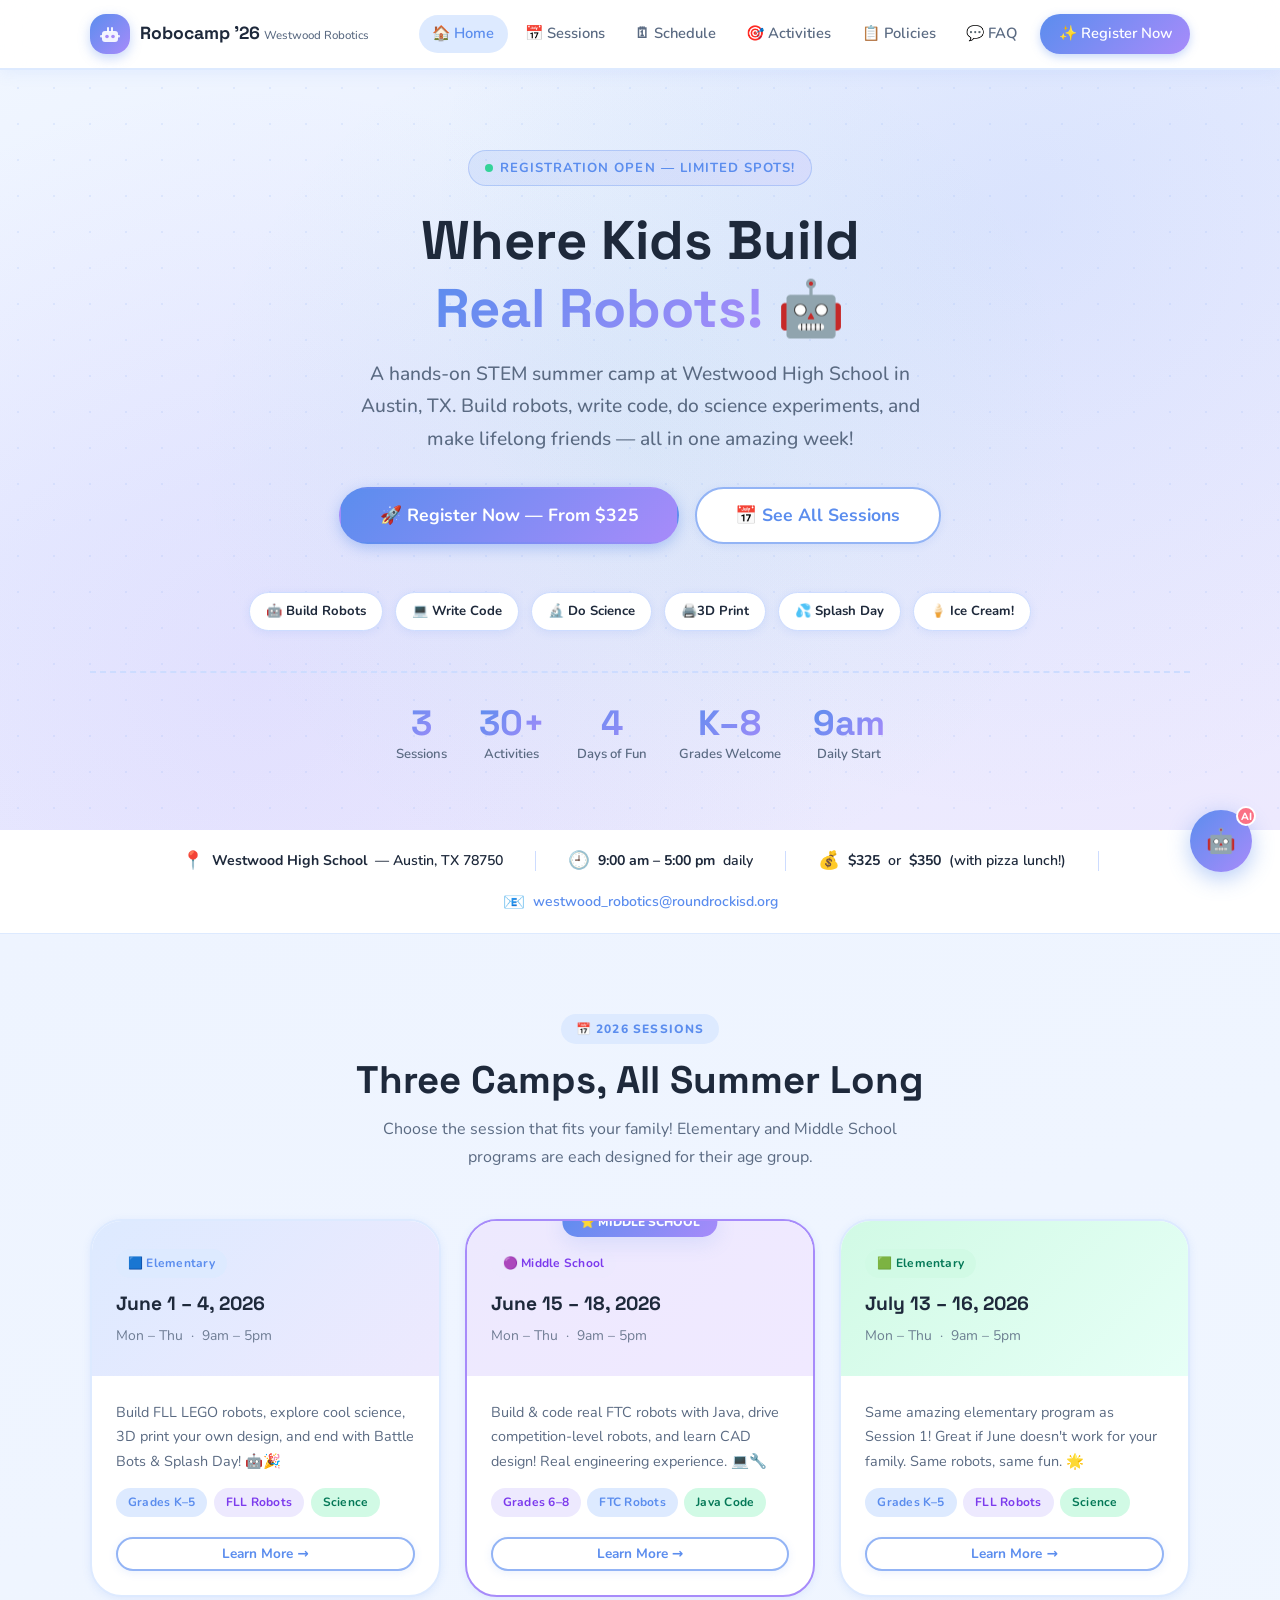
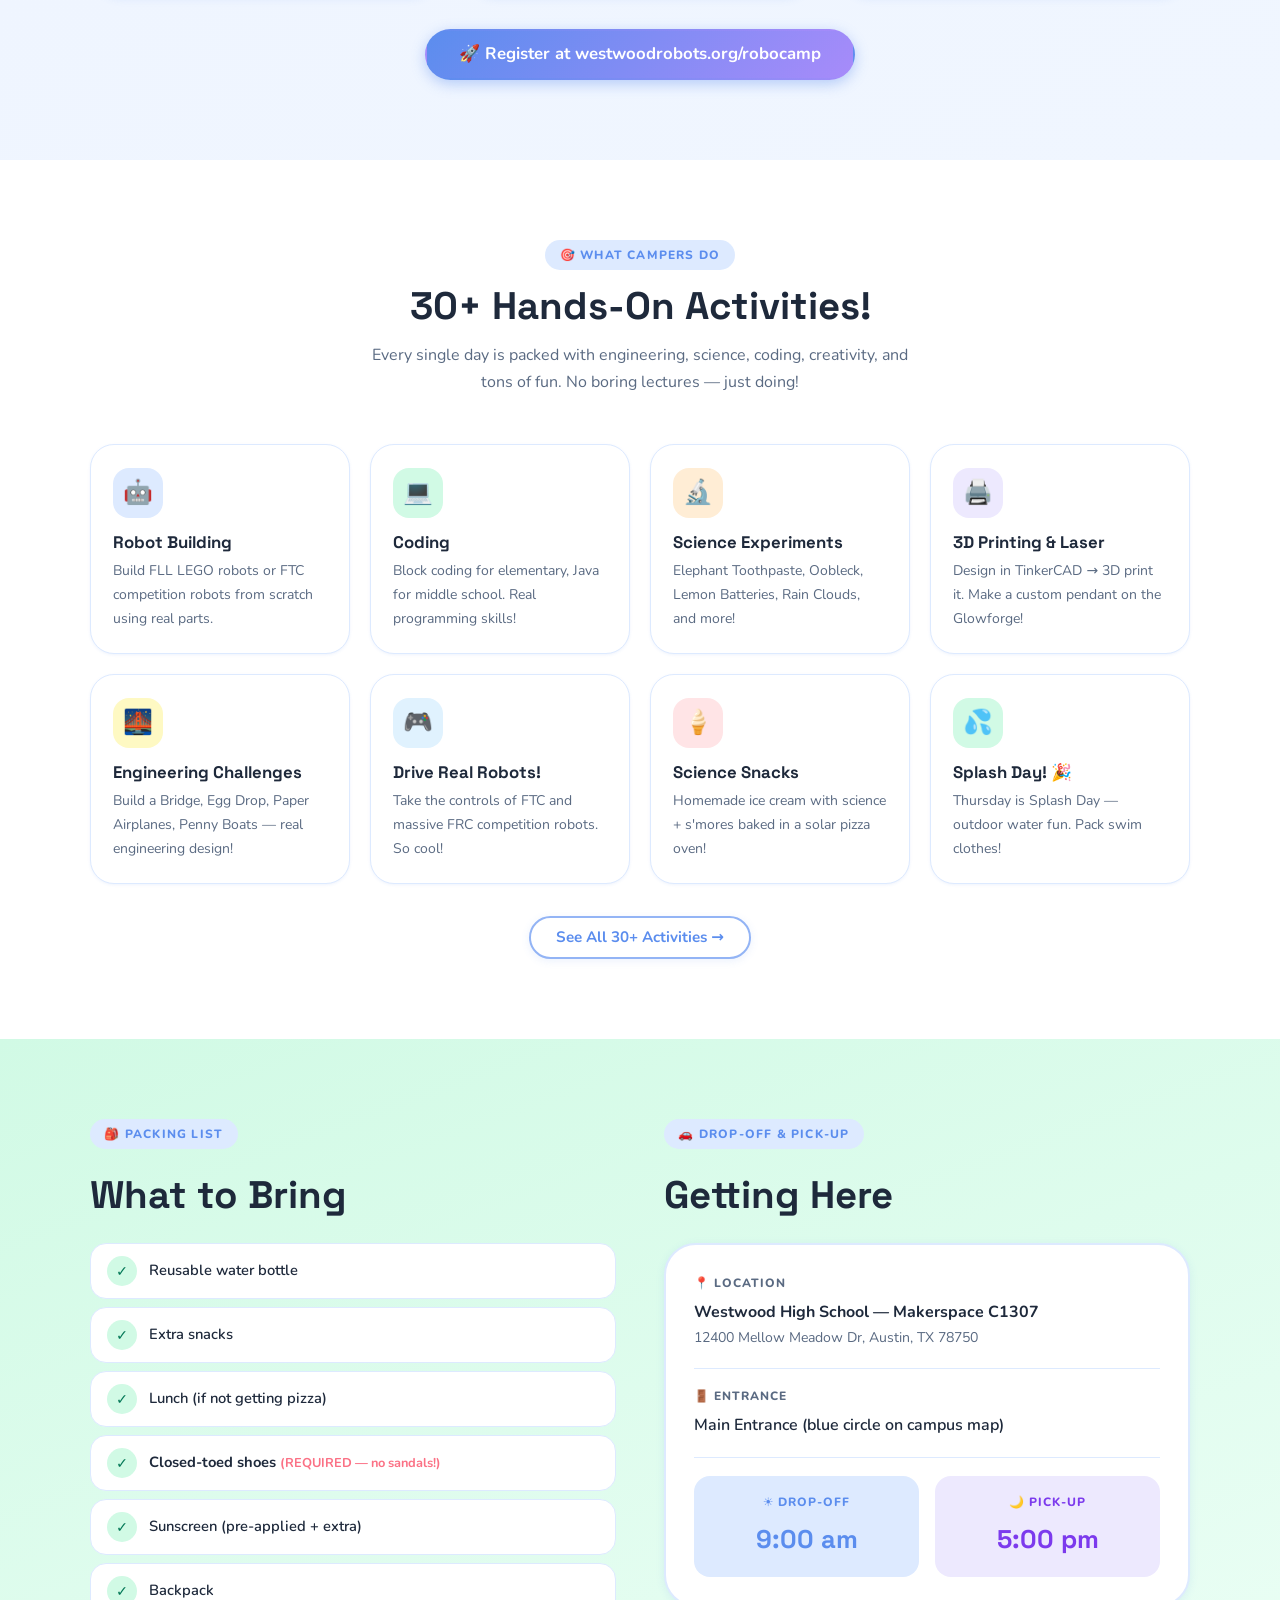
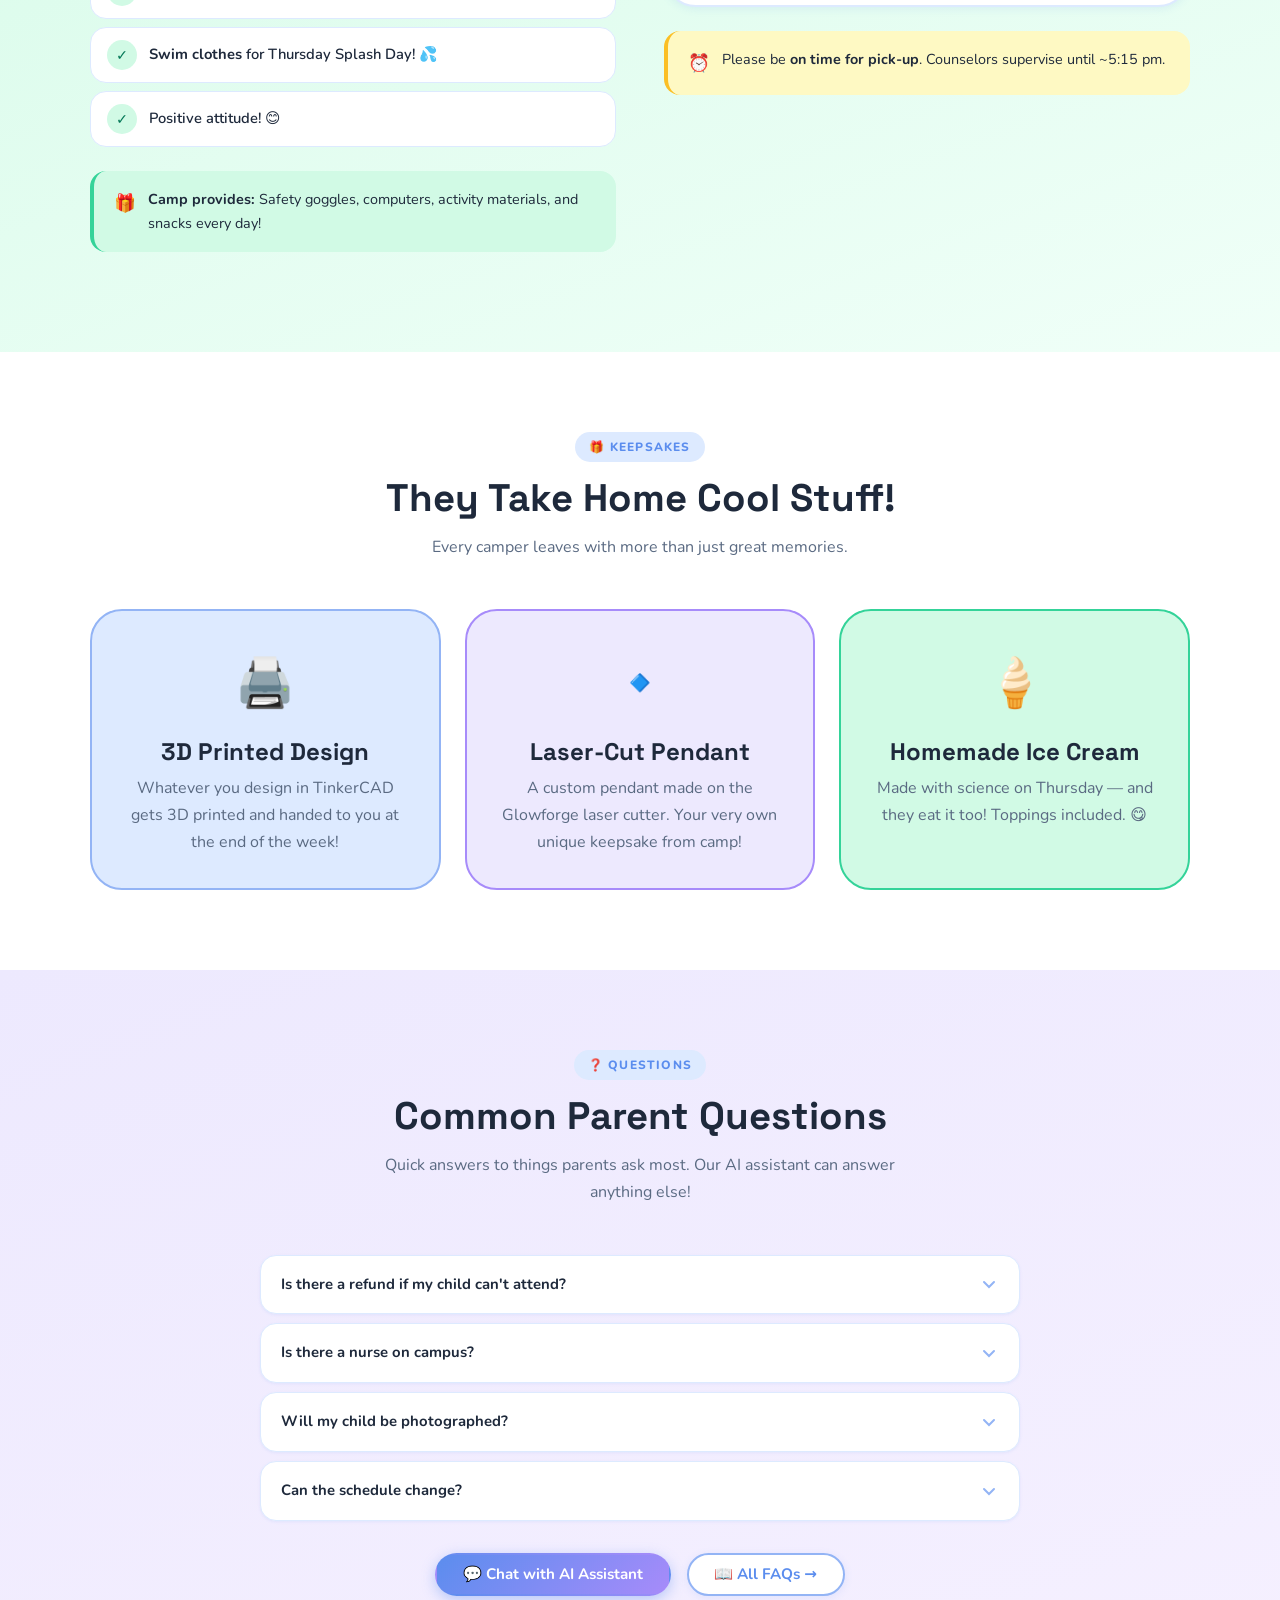
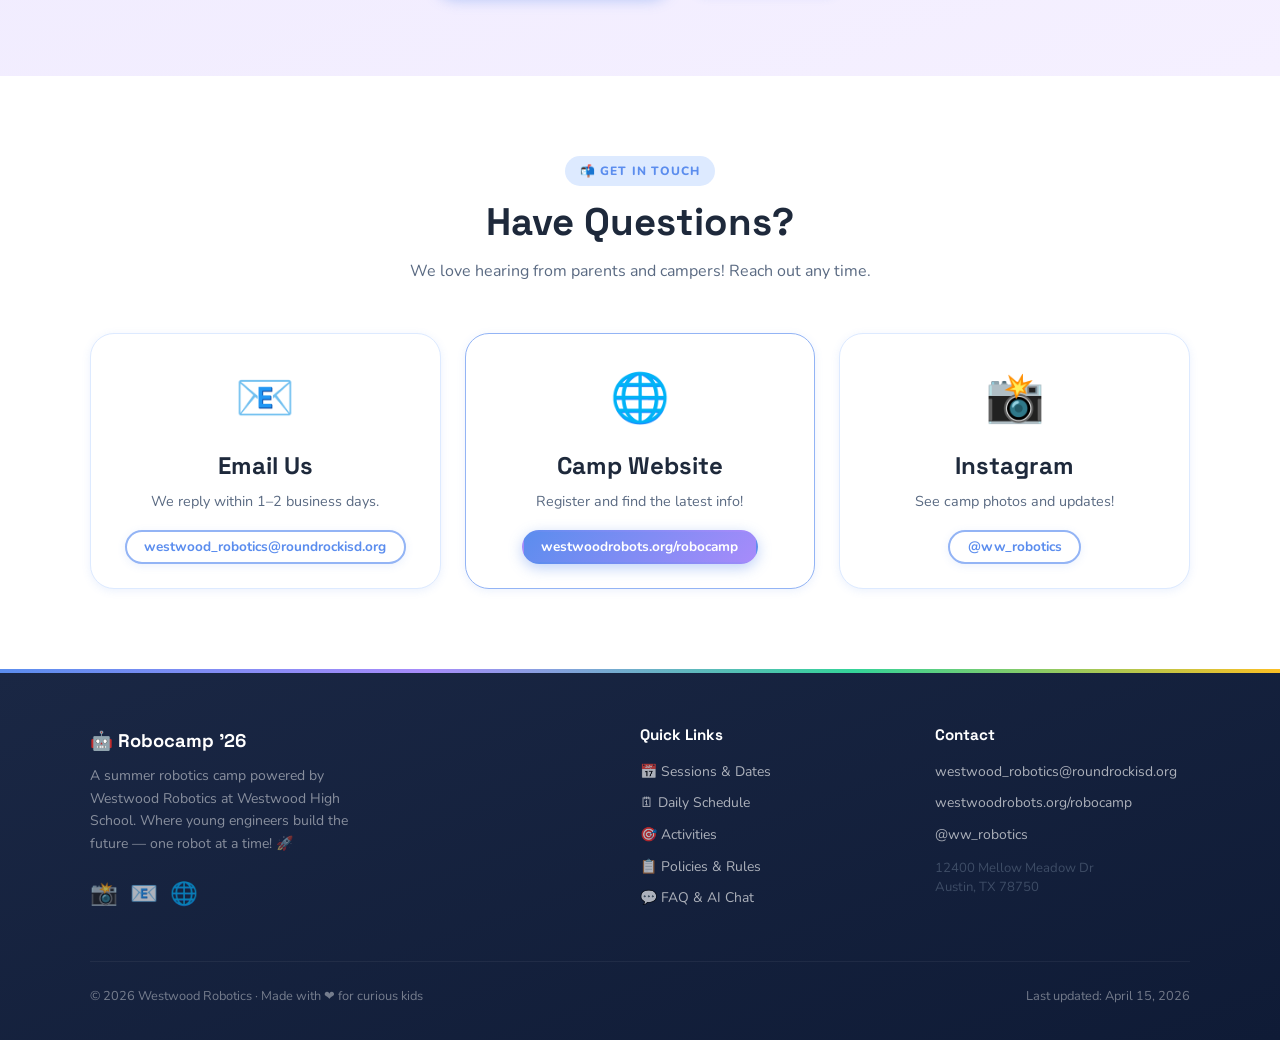
==== index.html @ 5573c1da "Initial commit: Robocamp 2026 AI-assisted parent website - 6-page responsive static site (HTML/CSS/J" ====
<!DOCTYPE html>
<html lang="en">
<head>
  <meta charset="UTF-8">
  <meta name="viewport" content="width=device-width, initial-scale=1.0">
  <title>Robocamp 2026 — Westwood Robotics Summer Camp</title>
  <meta name="description" content="Robocamp 2026 by Westwood Robotics — A fun summer robotics camp in Austin, TX for grades K–8.">
  <link rel="stylesheet" href="css/style.css">
</head>
<body class="page-top">

<!-- ===== NAVBAR ===== -->
<nav class="navbar">
  <div class="container">
    <a href="index.html" class="nav-brand">
      <div class="brand-badge">
        <svg width="22" height="22" viewBox="0 0 22 22" fill="none">
          <rect x="3" y="8" width="16" height="11" rx="3" fill="white" opacity=".9"/>
          <circle cx="8" cy="13.5" r="1.8" fill="#a78bfa"/>
          <circle cx="14" cy="13.5" r="1.8" fill="#a78bfa"/>
          <rect x="8" y="4" width="2" height="5" rx="1" fill="white" opacity=".9"/>
          <rect x="12" y="4" width="2" height="5" rx="1" fill="white" opacity=".9"/>
          <rect x="1" y="12" width="3" height="2.5" rx="1" fill="white" opacity=".8"/>
          <rect x="18" y="12" width="3" height="2.5" rx="1" fill="white" opacity=".8"/>
        </svg>
      </div>
      <div class="brand-text">
        Robocamp '26
        <span class="brand-sub">Westwood Robotics</span>
      </div>
    </a>
    <div class="nav-links">
      <a href="index.html" class="active">🏠 Home</a>
      <a href="sessions.html">📅 Sessions</a>
      <a href="schedule.html">🗓 Schedule</a>
      <a href="activities.html">🎯 Activities</a>
      <a href="policies.html">📋 Policies</a>
      <a href="faq.html">💬 FAQ</a>
      <a href="https://westwoodrobots.org/robocamp" target="_blank" class="nav-cta">✨ Register Now</a>
    </div>
    <button class="hamburger" aria-label="Open menu"><span></span><span></span><span></span></button>
  </div>
</nav>
<div class="mobile-nav">
  <a href="index.html">🏠 Home</a>
  <a href="sessions.html">📅 Sessions & Dates</a>
  <a href="schedule.html">🗓 Daily Schedule</a>
  <a href="activities.html">🎯 Activities</a>
  <a href="policies.html">📋 Policies & Rules</a>
  <a href="faq.html">💬 FAQ & AI Chat</a>
  <a href="https://westwoodrobots.org/robocamp" target="_blank" class="nav-cta">✨ Register Now →</a>
</div>

<!-- ===== HERO ===== -->
<section class="hero">
  <div class="container">
    <div class="hero-badge">
      <span class="pulse"></span>
      Registration Open — Limited Spots!
    </div>

    <h1>Where Kids Build<br><span class="highlight">Real Robots!</span> 🤖</h1>

    <p class="hero-subtitle">
      A hands-on STEM summer camp at Westwood High School in Austin, TX.
      Build robots, write code, do science experiments, and make lifelong friends — all in one amazing week!
    </p>

    <div class="hero-actions">
      <a href="https://westwoodrobots.org/robocamp" target="_blank" class="btn btn-primary btn-xl">
        🚀 Register Now — From $325
      </a>
      <a href="sessions.html" class="btn btn-outline btn-xl">
        📅 See All Sessions
      </a>
    </div>

    <!-- Fun icon row -->
    <div class="hero-robots">
      <div class="robot-chip">🤖 Build Robots</div>
      <div class="robot-chip">💻 Write Code</div>
      <div class="robot-chip">🔬 Do Science</div>
      <div class="robot-chip">🖨️3D Print</div>
      <div class="robot-chip">💦 Splash Day</div>
      <div class="robot-chip">🍦 Ice Cream!</div>
    </div>

    <!-- Stats -->
    <div class="hero-stats">
      <div class="hero-stat">
        <div class="hero-stat-num">3</div>
        <div class="hero-stat-label">Sessions</div>
      </div>
      <div class="hero-stat">
        <div class="hero-stat-num">30+</div>
        <div class="hero-stat-label">Activities</div>
      </div>
      <div class="hero-stat">
        <div class="hero-stat-num">4</div>
        <div class="hero-stat-label">Days of Fun</div>
      </div>
      <div class="hero-stat">
        <div class="hero-stat-num">K–8</div>
        <div class="hero-stat-label">Grades Welcome</div>
      </div>
      <div class="hero-stat">
        <div class="hero-stat-num">9am</div>
        <div class="hero-stat-label">Daily Start</div>
      </div>
    </div>
  </div>
</section>

<!-- ===== QUICK INFO BAR ===== -->
<div class="info-bar">
  <div class="container">
    <div class="info-bar-inner">
      <div class="info-bar-item"><span class="icon">📍</span> <strong>Westwood High School</strong> — Austin, TX 78750</div>
      <div class="info-bar-divider"></div>
      <div class="info-bar-item"><span class="icon">🕘</span> <strong>9:00 am – 5:00 pm</strong> daily</div>
      <div class="info-bar-divider"></div>
      <div class="info-bar-item"><span class="icon">💰</span> <strong>$325</strong> or <strong>$350</strong> (with pizza lunch!)</div>
      <div class="info-bar-divider"></div>
      <div class="info-bar-item"><span class="icon">📧</span> <a href="mailto:westwood_robotics@roundrockisd.org" style="color:var(--blue);">westwood_robotics@roundrockisd.org</a></div>
    </div>
  </div>
</div>

<!-- ===== SESSIONS OVERVIEW ===== -->
<section class="section gradient-section-blue">
  <div class="container">
    <div class="section-header">
      <span class="section-label">📅 2026 Sessions</span>
      <h2>Three Camps, All Summer Long</h2>
      <p>Choose the session that fits your family! Elementary and Middle School programs are each designed for their age group.</p>
    </div>

    <div class="grid-3">
      <!-- Elementary S1 -->
      <div class="session-card">
        <div class="session-card-header" style="background:linear-gradient(135deg,#ddeaff,#ede9fe);">
          <span class="badge badge-blue">🟦 Elementary</span>
          <div class="session-dates" style="color:var(--text);">June 1 – 4, 2026</div>
          <div class="session-meta" style="color:var(--text-muted);">Mon – Thu &nbsp;·&nbsp; 9am – 5pm</div>
        </div>
        <div class="session-card-body">
          <p style="font-size:.9rem;">Build FLL LEGO robots, explore cool science, 3D print your own design, and end with Battle Bots & Splash Day! 🤖🎉</p>
          <div style="display:flex;flex-wrap:wrap;gap:.4rem;margin-bottom:1.25rem;">
            <span class="badge badge-blue">Grades K–5</span>
            <span class="badge badge-purple">FLL Robots</span>
            <span class="badge badge-mint">Science</span>
          </div>
          <a href="sessions.html" class="btn btn-outline btn-sm w-full" style="justify-content:center;">Learn More →</a>
        </div>
      </div>

      <!-- Middle School -->
      <div class="session-card" style="border-color:var(--purple);position:relative;">
        <div style="position:absolute;top:-14px;left:50%;transform:translateX(-50%);background:linear-gradient(135deg,var(--blue),var(--purple));color:#fff;padding:.3rem 1.1rem;border-radius:var(--r-pill);font-size:.75rem;font-weight:800;white-space:nowrap;box-shadow:var(--shadow-md);">⭐ MIDDLE SCHOOL</div>
        <div class="session-card-header" style="background:linear-gradient(135deg,var(--purple-pale),#f0e9ff);">
          <span class="badge badge-purple">🟣 Middle School</span>
          <div class="session-dates" style="color:var(--text);">June 15 – 18, 2026</div>
          <div class="session-meta" style="color:var(--text-muted);">Mon – Thu &nbsp;·&nbsp; 9am – 5pm</div>
        </div>
        <div class="session-card-body">
          <p style="font-size:.9rem;">Build & code real FTC robots with Java, drive competition-level robots, and learn CAD design! Real engineering experience. 💻🔧</p>
          <div style="display:flex;flex-wrap:wrap;gap:.4rem;margin-bottom:1.25rem;">
            <span class="badge badge-purple">Grades 6–8</span>
            <span class="badge badge-blue">FTC Robots</span>
            <span class="badge badge-mint">Java Code</span>
          </div>
          <a href="sessions.html" class="btn btn-outline btn-sm w-full" style="justify-content:center;">Learn More →</a>
        </div>
      </div>

      <!-- Elementary S2 -->
      <div class="session-card">
        <div class="session-card-header" style="background:linear-gradient(135deg,var(--mint-pale),#e6fff6);">
          <span class="badge badge-mint">🟩 Elementary</span>
          <div class="session-dates" style="color:var(--text);">July 13 – 16, 2026</div>
          <div class="session-meta" style="color:var(--text-muted);">Mon – Thu &nbsp;·&nbsp; 9am – 5pm</div>
        </div>
        <div class="session-card-body">
          <p style="font-size:.9rem;">Same amazing elementary program as Session 1! Great if June doesn't work for your family. Same robots, same fun. 🌟</p>
          <div style="display:flex;flex-wrap:wrap;gap:.4rem;margin-bottom:1.25rem;">
            <span class="badge badge-blue">Grades K–5</span>
            <span class="badge badge-purple">FLL Robots</span>
            <span class="badge badge-mint">Science</span>
          </div>
          <a href="sessions.html" class="btn btn-outline btn-sm w-full" style="justify-content:center;">Learn More →</a>
        </div>
      </div>
    </div>

    <div class="text-center mt-4">
      <a href="https://westwoodrobots.org/robocamp" target="_blank" class="btn btn-primary btn-lg">
        🚀 Register at westwoodrobots.org/robocamp
      </a>
    </div>
  </div>
</section>

<!-- ===== ACTIVITY HIGHLIGHTS ===== -->
<section class="section" style="background:#fff;">
  <div class="container">
    <div class="section-header">
      <span class="section-label">🎯 What Campers Do</span>
      <h2>30+ Hands-On Activities!</h2>
      <p>Every single day is packed with engineering, science, coding, creativity, and tons of fun. No boring lectures — just doing!</p>
    </div>

    <div class="grid-4">
      <div class="activity-card">
        <div class="activity-icon" style="background:var(--blue-pale);">🤖</div>
        <h4>Robot Building</h4>
        <p>Build FLL LEGO robots or FTC competition robots from scratch using real parts.</p>
      </div>
      <div class="activity-card">
        <div class="activity-icon" style="background:var(--mint-pale);">💻</div>
        <h4>Coding</h4>
        <p>Block coding for elementary, Java for middle school. Real programming skills!</p>
      </div>
      <div class="activity-card">
        <div class="activity-icon" style="background:var(--orange-pale);">🔬</div>
        <h4>Science Experiments</h4>
        <p>Elephant Toothpaste, Oobleck, Lemon Batteries, Rain Clouds, and more!</p>
      </div>
      <div class="activity-card">
        <div class="activity-icon" style="background:var(--purple-pale);">🖨️</div>
        <h4>3D Printing & Laser</h4>
        <p>Design in TinkerCAD → 3D print it. Make a custom pendant on the Glowforge!</p>
      </div>
      <div class="activity-card">
        <div class="activity-icon" style="background:var(--yellow-pale);">🌉</div>
        <h4>Engineering Challenges</h4>
        <p>Build a Bridge, Egg Drop, Paper Airplanes, Penny Boats — real engineering design!</p>
      </div>
      <div class="activity-card">
        <div class="activity-icon" style="background:var(--sky-pale);">🎮</div>
        <h4>Drive Real Robots!</h4>
        <p>Take the controls of FTC and massive FRC competition robots. So cool!</p>
      </div>
      <div class="activity-card">
        <div class="activity-icon" style="background:var(--coral-pale);">🍦</div>
        <h4>Science Snacks</h4>
        <p>Homemade ice cream with science + s'mores baked in a solar pizza oven!</p>
      </div>
      <div class="activity-card">
        <div class="activity-icon" style="background:var(--mint-pale);">💦</div>
        <h4>Splash Day! 🎉</h4>
        <p>Thursday is Splash Day — outdoor water fun. Pack swim clothes!</p>
      </div>
    </div>

    <div class="text-center mt-4">
      <a href="activities.html" class="btn btn-outline">See All 30+ Activities →</a>
    </div>
  </div>
</section>

<!-- ===== WHAT TO BRING ===== -->
<section class="section gradient-section-mint">
  <div class="container">
    <div class="grid-2" style="align-items:start; gap:3rem;">
      <div>
        <span class="section-label">🎒 Packing List</span>
        <h2 style="margin:.6rem 0 1.5rem;">What to Bring</h2>
        <div class="checklist">
          <div class="checklist-item"><div class="check-icon check-yes">✓</div>Reusable water bottle</div>
          <div class="checklist-item"><div class="check-icon check-yes">✓</div>Extra snacks</div>
          <div class="checklist-item"><div class="check-icon check-yes">✓</div>Lunch (if not getting pizza)</div>
          <div class="checklist-item"><div class="check-icon check-yes">✓</div><div><strong>Closed-toed shoes</strong> <span style="font-size:.8rem;color:var(--coral);font-weight:700;">(REQUIRED — no sandals!)</span></div></div>
          <div class="checklist-item"><div class="check-icon check-yes">✓</div>Sunscreen (pre-applied + extra)</div>
          <div class="checklist-item"><div class="check-icon check-yes">✓</div>Backpack</div>
          <div class="checklist-item"><div class="check-icon check-yes">✓</div><div><strong>Swim clothes</strong> for Thursday Splash Day! 💦</div></div>
          <div class="checklist-item"><div class="check-icon check-yes">✓</div>Positive attitude! 😊</div>
        </div>
        <div class="notice notice-success mt-3">
          <div class="notice-icon">🎁</div>
          <p><strong>Camp provides:</strong> Safety goggles, computers, activity materials, and snacks every day!</p>
        </div>
      </div>

      <div>
        <span class="section-label">🚗 Drop-off & Pick-up</span>
        <h2 style="margin:.6rem 0 1.5rem;">Getting Here</h2>
        <div style="background:var(--surface);border-radius:var(--r-xl);border:2px solid var(--border-soft);padding:1.75rem;box-shadow:var(--shadow-sm);">
          <div style="display:flex;flex-direction:column;gap:1.1rem;">
            <div>
              <div style="font-size:.75rem;font-weight:800;text-transform:uppercase;letter-spacing:.08em;color:var(--text-muted);margin-bottom:.35rem;">📍 Location</div>
              <div style="font-weight:700;color:var(--text);">Westwood High School — Makerspace C1307</div>
              <div style="color:var(--text-muted);font-size:.88rem;">12400 Mellow Meadow Dr, Austin, TX 78750</div>
            </div>
            <hr class="divider" style="margin:0;">
            <div>
              <div style="font-size:.75rem;font-weight:800;text-transform:uppercase;letter-spacing:.08em;color:var(--text-muted);margin-bottom:.35rem;">🚪 Entrance</div>
              <div style="font-weight:600;color:var(--text);">Main Entrance (blue circle on campus map)</div>
            </div>
            <hr class="divider" style="margin:0;">
            <div style="display:grid;grid-template-columns:1fr 1fr;gap:1rem;">
              <div style="text-align:center;background:var(--blue-pale);border-radius:var(--r-md);padding:1rem;">
                <div style="font-size:.75rem;font-weight:800;text-transform:uppercase;letter-spacing:.08em;color:var(--blue);margin-bottom:.35rem;">☀️ Drop-off</div>
                <div style="font-family:var(--font-heading);font-size:1.6rem;font-weight:700;color:var(--blue);">9:00 am</div>
              </div>
              <div style="text-align:center;background:var(--purple-pale);border-radius:var(--r-md);padding:1rem;">
                <div style="font-size:.75rem;font-weight:800;text-transform:uppercase;letter-spacing:.08em;color:#7c3aed;margin-bottom:.35rem;">🌙 Pick-up</div>
                <div style="font-family:var(--font-heading);font-size:1.6rem;font-weight:700;color:#7c3aed;">5:00 pm</div>
              </div>
            </div>
          </div>
        </div>
        <div class="notice notice-warn mt-3">
          <div class="notice-icon">⏰</div>
          <p>Please be <strong>on time for pick-up</strong>. Counselors supervise until ~5:15 pm.</p>
        </div>
      </div>
    </div>
  </div>
</section>

<!-- ===== TAKE-HOME ITEMS ===== -->
<section class="section" style="background:#fff;">
  <div class="container">
    <div class="section-header">
      <span class="section-label">🎁 Keepsakes</span>
      <h2>They Take Home Cool Stuff!</h2>
      <p>Every camper leaves with more than just great memories.</p>
    </div>
    <div class="grid-3">
      <div style="background:var(--blue-pale);border-radius:var(--r-xl);padding:2rem;text-align:center;border:2px solid var(--blue-light);">
        <div style="font-size:3rem;margin-bottom:.75rem;">🖨️</div>
        <h3 style="color:var(--text);margin-bottom:.5rem;">3D Printed Design</h3>
        <p>Whatever you design in TinkerCAD gets 3D printed and handed to you at the end of the week!</p>
      </div>
      <div style="background:var(--purple-pale);border-radius:var(--r-xl);padding:2rem;text-align:center;border:2px solid var(--purple);">
        <div style="font-size:3rem;margin-bottom:.75rem;">🔹</div>
        <h3 style="color:var(--text);margin-bottom:.5rem;">Laser-Cut Pendant</h3>
        <p>A custom pendant made on the Glowforge laser cutter. Your very own unique keepsake from camp!</p>
      </div>
      <div style="background:var(--mint-pale);border-radius:var(--r-xl);padding:2rem;text-align:center;border:2px solid var(--mint);">
        <div style="font-size:3rem;margin-bottom:.75rem;">🍦</div>
        <h3 style="color:var(--text);margin-bottom:.5rem;">Homemade Ice Cream</h3>
        <p>Made with science on Thursday — and they eat it too! Toppings included. 😋</p>
      </div>
    </div>
  </div>
</section>

<!-- ===== FAQ PREVIEW ===== -->
<section class="section gradient-section-purple">
  <div class="container">
    <div class="section-header">
      <span class="section-label">❓ Questions</span>
      <h2>Common Parent Questions</h2>
      <p>Quick answers to things parents ask most. Our AI assistant can answer anything else!</p>
    </div>

    <div style="max-width:760px;margin:0 auto;">
      <div class="faq-item">
        <div class="faq-question">Is there a refund if my child can't attend?
          <svg class="faq-chevron" width="20" height="20" viewBox="0 0 20 20" fill="none"><path d="M5 8l5 5 5-5" stroke="currentColor" stroke-width="2" stroke-linecap="round"/></svg>
        </div>
        <div class="faq-answer">If a camper is suspended for rule violations, no refund is issued. For other cancellations, contact us at <a href="mailto:westwood_robotics@roundrockisd.org">westwood_robotics@roundrockisd.org</a> as soon as possible.</div>
      </div>
      <div class="faq-item">
        <div class="faq-question">Is there a nurse on campus?
          <svg class="faq-chevron" width="20" height="20" viewBox="0 0 20 20" fill="none"><path d="M5 8l5 5 5-5" stroke="currentColor" stroke-width="2" stroke-linecap="round"/></svg>
        </div>
        <div class="faq-answer"><strong>No nurse on campus.</strong> Staff will not administer medication. If your child needs medicine during the day, a parent must come to campus to give it. Disclose all allergies during registration.</div>
      </div>
      <div class="faq-item">
        <div class="faq-question">Will my child be photographed?
          <svg class="faq-chevron" width="20" height="20" viewBox="0 0 20 20" fill="none"><path d="M5 8l5 5 5-5" stroke="currentColor" stroke-width="2" stroke-linecap="round"/></svg>
        </div>
        <div class="faq-answer">By participating, parents agree to allow photos to be published and used by Westwood Robotics. This is included in the registration waiver.</div>
      </div>
      <div class="faq-item">
        <div class="faq-question">Can the schedule change?
          <svg class="faq-chevron" width="20" height="20" viewBox="0 0 20 20" fill="none"><path d="M5 8l5 5 5-5" stroke="currentColor" stroke-width="2" stroke-linecap="round"/></svg>
        </div>
        <div class="faq-answer">Yes — the schedule can change at any time without notice. The Robocamp team adapts as needed to keep camp safe and fun for everyone!</div>
      </div>
    </div>

    <div class="text-center mt-4" style="display:flex;gap:1rem;justify-content:center;flex-wrap:wrap;">
      <a href="faq.html" class="btn btn-primary">💬 Chat with AI Assistant</a>
      <a href="faq.html" class="btn btn-outline">📖 All FAQs →</a>
    </div>
  </div>
</section>

<!-- ===== CONTACT ===== -->
<section class="section" style="background:#fff;">
  <div class="container">
    <div class="section-header">
      <span class="section-label">📬 Get In Touch</span>
      <h2>Have Questions?</h2>
      <p>We love hearing from parents and campers! Reach out any time.</p>
    </div>

    <div class="grid-3">
      <div class="card" style="text-align:center;">
        <div class="card-body">
          <div style="font-size:3rem;margin-bottom:.75rem;">📧</div>
          <h3 style="margin-bottom:.5rem;">Email Us</h3>
          <p style="margin-bottom:1rem;font-size:.9rem;">We reply within 1–2 business days.</p>
          <a href="mailto:westwood_robotics@roundrockisd.org" class="btn btn-outline btn-sm">westwood_robotics@roundrockisd.org</a>
        </div>
      </div>
      <div class="card" style="text-align:center;border-color:var(--blue-light);">
        <div class="card-body">
          <div style="font-size:3rem;margin-bottom:.75rem;">🌐</div>
          <h3 style="margin-bottom:.5rem;">Camp Website</h3>
          <p style="margin-bottom:1rem;font-size:.9rem;">Register and find the latest info!</p>
          <a href="https://westwoodrobots.org/robocamp" target="_blank" class="btn btn-primary btn-sm">westwoodrobots.org/robocamp</a>
        </div>
      </div>
      <div class="card" style="text-align:center;">
        <div class="card-body">
          <div style="font-size:3rem;margin-bottom:.75rem;">📸</div>
          <h3 style="margin-bottom:.5rem;">Instagram</h3>
          <p style="margin-bottom:1rem;font-size:.9rem;">See camp photos and updates!</p>
          <a href="https://instagram.com/ww_robotics" target="_blank" class="btn btn-outline btn-sm">@ww_robotics</a>
        </div>
      </div>
    </div>
  </div>
</section>

<!-- ===== FOOTER ===== -->
<footer class="footer">
  <div class="container">
    <div class="footer-grid">
      <div>
        <div class="footer-brand">🤖 Robocamp '26</div>
        <div class="footer-desc">A summer robotics camp powered by Westwood Robotics at Westwood High School. Where young engineers build the future — one robot at a time! 🚀</div>
        <div style="margin-top:1.25rem;display:flex;gap:.75rem;">
          <a href="https://instagram.com/ww_robotics" target="_blank" style="font-size:1.4rem;text-decoration:none;">📸</a>
          <a href="mailto:westwood_robotics@roundrockisd.org" style="font-size:1.4rem;text-decoration:none;">📧</a>
          <a href="https://westwoodrobots.org/robocamp" target="_blank" style="font-size:1.4rem;text-decoration:none;">🌐</a>
        </div>
      </div>
      <div>
        <h4>Quick Links</h4>
        <a href="sessions.html">📅 Sessions & Dates</a>
        <a href="schedule.html">🗓 Daily Schedule</a>
        <a href="activities.html">🎯 Activities</a>
        <a href="policies.html">📋 Policies & Rules</a>
        <a href="faq.html">💬 FAQ & AI Chat</a>
      </div>
      <div>
        <h4>Contact</h4>
        <a href="mailto:westwood_robotics@roundrockisd.org">westwood_robotics@roundrockisd.org</a>
        <a href="https://westwoodrobots.org/robocamp" target="_blank">westwoodrobots.org/robocamp</a>
        <a href="https://instagram.com/ww_robotics" target="_blank">@ww_robotics</a>
        <p style="font-size:.82rem;margin-top:.75rem;opacity:.6;line-height:1.5;">12400 Mellow Meadow Dr<br>Austin, TX 78750</p>
      </div>
    </div>
    <div class="footer-bottom">
      <span>© 2026 Westwood Robotics · Made with ❤️ for curious kids</span>
      <span>Last updated: April 15, 2026</span>
    </div>
  </div>
</footer>

<!-- ===== CHAT WIDGET ===== -->
<button id="chat-fab" aria-label="Ask AI Assistant">🤖<div class="chat-badge">AI</div></button>

<div id="chat-window">
  <div class="chat-header">
    <div class="chat-header-avatar">🤖</div>
    <div class="chat-header-info">
      <h4>Robocamp Helper</h4>
      <span>Ask me anything about camp!</span>
    </div>
    <button class="chat-close-btn" id="chat-close">✕</button>
  </div>
  <div class="chat-messages" id="chat-messages">
    <div class="chat-typing" id="chat-typing">
      <div class="chat-msg-bubble"><div class="dot"></div><div class="dot"></div><div class="dot"></div></div>
    </div>
  </div>
  <div class="chat-input-area">
    <textarea id="chat-input" rows="1" placeholder="Ask about dates, cost, activities…" style="height:40px;"></textarea>
    <button id="chat-send" aria-label="Send">
      <svg width="16" height="16" viewBox="0 0 16 16" fill="none"><path d="M14 2L2 8l5 1.5L14 2zM7 9.5L8.5 14 14 2" stroke="white" stroke-width="2" stroke-linecap="round" stroke-linejoin="round"/></svg>
    </button>
  </div>
</div>

<script src="js/main.js"></script>
<script src="js/chat.js"></script>
</body>
</html>
---- css/style.css ----
/* ============================================================
   ROBOCAMP 2026 — Pastel Tech Robotic Theme
   Light, kid-friendly, responsive
   ============================================================ */

/* ===== GOOGLE FONTS ===== */
@import url('https://fonts.googleapis.com/css2?family=Nunito:wght@400;500;600;700;800;900&family=Space+Grotesk:wght@400;500;600;700&display=swap');

/* ===== CSS VARIABLES ===== */
:root {
  /* Pastel palette */
  --blue:        #5b8dee;   /* main brand blue */
  --blue-light:  #93b4f5;
  --blue-pale:   #ddeaff;
  --blue-xpale:  #eef4ff;

  --purple:      #a78bfa;
  --purple-pale: #ede9fe;

  --mint:        #34d399;
  --mint-pale:   #d1fae5;

  --yellow:      #fbbf24;
  --yellow-pale: #fef9c3;

  --coral:       #fb7185;
  --coral-pale:  #ffe4e6;

  --orange:      #fb923c;
  --orange-pale: #ffedd5;

  --sky:         #38bdf8;
  --sky-pale:    #e0f2fe;

  /* Surfaces */
  --bg:          #eef4ff;
  --surface:     #ffffff;
  --surface-alt: #f5f8ff;
  --surface-2:   #ecf2ff;

  /* Text */
  --text:        #1e293b;
  --text-muted:  #5a6a82;
  --text-light:  #8fa0b8;

  /* Borders */
  --border:      #cddcff;
  --border-soft: #ddeaff;

  /* Shadows (all blue-tinted and soft) */
  --shadow-xs:  0 1px 3px rgba(91,141,238,.10);
  --shadow-sm:  0 2px 8px rgba(91,141,238,.12);
  --shadow-md:  0 6px 20px rgba(91,141,238,.16);
  --shadow-lg:  0 12px 40px rgba(91,141,238,.20);
  --shadow-xl:  0 20px 60px rgba(91,141,238,.22);

  /* Radius */
  --r-sm:  10px;
  --r-md:  16px;
  --r-lg:  24px;
  --r-xl:  32px;
  --r-pill: 100px;

  /* Nav */
  --nav-h: 70px;

  /* Fonts */
  --font-body:    'Nunito', system-ui, sans-serif;
  --font-heading: 'Space Grotesk', system-ui, sans-serif;
}

/* ===== RESET ===== */
*, *::before, *::after { box-sizing: border-box; margin: 0; padding: 0; }
html { scroll-behavior: smooth; font-size: 16px; }
body {
  font-family: var(--font-body);
  background: var(--bg);
  color: var(--text);
  line-height: 1.7;
  min-height: 100vh;
  overflow-x: hidden;
}
img { max-width: 100%; display: block; }
a { color: var(--blue); text-decoration: none; }
a:hover { text-decoration: underline; }
ul { list-style: none; }
button { font-family: var(--font-body); }

/* ===== TYPOGRAPHY ===== */
h1, h2, h3, h4, h5 { font-family: var(--font-heading); line-height: 1.25; }
h1 { font-size: clamp(2rem, 5.5vw, 3.4rem); font-weight: 700; }
h2 { font-size: clamp(1.5rem, 4vw, 2.4rem); font-weight: 700; }
h3 { font-size: clamp(1.1rem, 2.5vw, 1.5rem); font-weight: 700; }
h4 { font-size: 1.05rem; font-weight: 700; }
p  { margin-bottom: .9rem; color: var(--text-muted); }
p:last-child { margin-bottom: 0; }

/* ===== LAYOUT ===== */
.container { max-width: 1140px; margin: 0 auto; padding: 0 1.25rem; }
.section    { padding: 5rem 0; }
.section-sm { padding: 2.5rem 0; }
.page-top   { padding-top: var(--nav-h); }

/* ===== NAVBAR ===== */
.navbar {
  position: fixed;
  top: 0; left: 0; right: 0;
  height: var(--nav-h);
  background: rgba(255,255,255,.95);
  backdrop-filter: blur(14px);
  -webkit-backdrop-filter: blur(14px);
  border-bottom: 2px solid var(--blue-pale);
  z-index: 1000;
  box-shadow: 0 2px 16px rgba(91,141,238,.10);
}
.navbar .container {
  display: flex;
  align-items: center;
  justify-content: space-between;
  height: 100%;
  gap: 1rem;
}

/* Brand */
.nav-brand {
  display: flex;
  align-items: center;
  gap: .6rem;
  color: var(--text);
  font-family: var(--font-heading);
  font-weight: 700;
  font-size: 1.1rem;
  text-decoration: none;
  white-space: nowrap;
  flex-shrink: 0;
}
.nav-brand .brand-badge {
  display: flex;
  align-items: center;
  justify-content: center;
  width: 40px;
  height: 40px;
  border-radius: var(--r-md);
  background: linear-gradient(135deg, var(--blue) 0%, var(--purple) 100%);
  box-shadow: 0 4px 12px rgba(91,141,238,.35);
  flex-shrink: 0;
}
.nav-brand .brand-text { line-height: 1.2; }
.nav-brand .brand-sub { font-size: .72rem; color: var(--text-muted); font-weight: 500; font-family: var(--font-body); }

/* Desktop nav links */
.nav-links {
  display: flex;
  align-items: center;
  gap: .2rem;
}
.nav-links a {
  color: var(--text-muted);
  font-size: .92rem;
  font-weight: 600;
  padding: .4rem .85rem;
  border-radius: var(--r-pill);
  transition: background .2s, color .2s;
  text-decoration: none;
  white-space: nowrap;
}
.nav-links a:hover,
.nav-links a.active {
  background: var(--blue-pale);
  color: var(--blue);
}
.nav-links a.nav-cta {
  background: linear-gradient(135deg, var(--blue), var(--purple));
  color: #fff;
  padding: .45rem 1.15rem;
  box-shadow: 0 3px 10px rgba(91,141,238,.35);
  margin-left: .4rem;
}
.nav-links a.nav-cta:hover {
  opacity: .9;
  box-shadow: 0 5px 16px rgba(91,141,238,.45);
  transform: translateY(-1px);
}

/* Hamburger */
.hamburger {
  display: none;
  flex-direction: column;
  justify-content: center;
  gap: 5px;
  background: none;
  border: 2px solid var(--border);
  border-radius: var(--r-sm);
  cursor: pointer;
  padding: 8px 10px;
  width: 44px;
  height: 44px;
}
.hamburger span {
  display: block;
  width: 20px;
  height: 2px;
  background: var(--blue);
  border-radius: 2px;
  transition: all .3s;
}
.hamburger.open span:nth-child(1) { transform: translateY(7px) rotate(45deg); }
.hamburger.open span:nth-child(2) { opacity: 0; }
.hamburger.open span:nth-child(3) { transform: translateY(-7px) rotate(-45deg); }

/* Mobile nav */
.mobile-nav {
  display: none;
  flex-direction: column;
  background: #fff;
  position: fixed;
  top: var(--nav-h);
  left: 0; right: 0;
  z-index: 999;
  padding: 1rem;
  box-shadow: var(--shadow-lg);
  border-top: 2px solid var(--blue-pale);
  max-height: calc(100vh - var(--nav-h));
  overflow-y: auto;
}
.mobile-nav.open { display: flex; }
.mobile-nav a {
  color: var(--text);
  font-size: .95rem;
  font-weight: 600;
  padding: .8rem 1rem;
  border-radius: var(--r-sm);
  text-decoration: none;
  display: flex;
  align-items: center;
  gap: .5rem;
}
.mobile-nav a:hover { background: var(--surface-alt); color: var(--blue); }
.mobile-nav a.nav-cta {
  background: linear-gradient(135deg, var(--blue), var(--purple));
  color: #fff;
  text-align: center;
  justify-content: center;
  margin-top: .5rem;
  border-radius: var(--r-md);
  box-shadow: var(--shadow-md);
}

/* ===== HERO ===== */
.hero {
  background: linear-gradient(160deg, #f0f6ff 0%, #e8edff 40%, #ede9fe 100%);
  padding: 5rem 0 4rem;
  text-align: center;
  position: relative;
  overflow: hidden;
}

/* Circuit pattern overlay */
.hero::before {
  content: '';
  position: absolute;
  inset: 0;
  background-image:
    radial-gradient(circle at 20% 80%, rgba(167,139,250,.12) 0%, transparent 50%),
    radial-gradient(circle at 80% 20%, rgba(91,141,238,.10) 0%, transparent 50%),
    radial-gradient(circle at 50% 50%, rgba(52,211,153,.06) 0%, transparent 60%);
  pointer-events: none;
}

/* Decorative dots grid */
.hero::after {
  content: '';
  position: absolute;
  inset: 0;
  background-image: radial-gradient(circle, var(--blue-light) 1px, transparent 1px);
  background-size: 36px 36px;
  opacity: .18;
  pointer-events: none;
}

.hero .container { position: relative; z-index: 1; }

.hero-badge {
  display: inline-flex;
  align-items: center;
  gap: .45rem;
  background: linear-gradient(135deg, rgba(91,141,238,.12), rgba(167,139,250,.12));
  border: 1.5px solid rgba(91,141,238,.3);
  color: var(--blue);
  font-size: .82rem;
  font-weight: 700;
  letter-spacing: .08em;
  text-transform: uppercase;
  padding: .35rem 1rem;
  border-radius: var(--r-pill);
  margin-bottom: 1.25rem;
}
.hero-badge .pulse {
  width: 8px; height: 8px;
  border-radius: 50%;
  background: var(--mint);
  animation: pulse 2s infinite;
}
@keyframes pulse {
  0%,100% { box-shadow: 0 0 0 0 rgba(52,211,153,.6); }
  50%      { box-shadow: 0 0 0 6px rgba(52,211,153,0); }
}

.hero h1 { margin-bottom: 1rem; color: var(--text); }
.hero h1 .highlight {
  background: linear-gradient(135deg, var(--blue), var(--purple));
  -webkit-background-clip: text;
  -webkit-text-fill-color: transparent;
  background-clip: text;
}

.hero-subtitle {
  font-size: clamp(.98rem, 2.2vw, 1.2rem);
  color: var(--text-muted);
  max-width: 600px;
  margin: 0 auto 2rem;
  font-weight: 500;
}

.hero-actions {
  display: flex;
  gap: 1rem;
  justify-content: center;
  flex-wrap: wrap;
  margin-bottom: 3rem;
}

/* Robot illustration row */
.hero-robots {
  display: flex;
  justify-content: center;
  gap: .75rem;
  flex-wrap: wrap;
  margin: 2rem 0;
}
.robot-chip {
  display: flex;
  align-items: center;
  gap: .5rem;
  background: #fff;
  border: 1.5px solid var(--border);
  border-radius: var(--r-pill);
  padding: .45rem 1rem;
  font-size: .82rem;
  font-weight: 700;
  color: var(--text);
  box-shadow: var(--shadow-sm);
}

.hero-stats {
  display: flex;
  gap: 2rem;
  justify-content: center;
  flex-wrap: wrap;
  margin-top: 2.5rem;
  padding-top: 2rem;
  border-top: 2px dashed var(--border);
}
.hero-stat { text-align: center; }
.hero-stat-num {
  font-family: var(--font-heading);
  font-size: 2.2rem;
  font-weight: 700;
  line-height: 1;
  background: linear-gradient(135deg, var(--blue), var(--purple));
  -webkit-background-clip: text;
  -webkit-text-fill-color: transparent;
  background-clip: text;
}
.hero-stat-label {
  font-size: .82rem;
  color: var(--text-muted);
  font-weight: 600;
  margin-top: .2rem;
}

/* ===== BUTTONS ===== */
.btn {
  display: inline-flex;
  align-items: center;
  gap: .4rem;
  padding: .75rem 1.6rem;
  border-radius: var(--r-pill);
  font-family: var(--font-body);
  font-weight: 700;
  font-size: .95rem;
  border: 2px solid transparent;
  cursor: pointer;
  transition: all .2s;
  text-decoration: none;
  white-space: nowrap;
  line-height: 1;
}
.btn-primary {
  background: linear-gradient(135deg, var(--blue), var(--purple));
  color: #fff;
  box-shadow: 0 4px 14px rgba(91,141,238,.4);
}
.btn-primary:hover {
  transform: translateY(-2px);
  box-shadow: 0 7px 20px rgba(91,141,238,.5);
  text-decoration: none;
  color: #fff;
}
.btn-outline {
  background: #fff;
  color: var(--blue);
  border-color: var(--blue-light);
  box-shadow: var(--shadow-sm);
}
.btn-outline:hover {
  background: var(--blue-pale);
  border-color: var(--blue);
  transform: translateY(-1px);
  text-decoration: none;
}
.btn-mint {
  background: linear-gradient(135deg, var(--mint), #059669);
  color: #fff;
  box-shadow: 0 4px 14px rgba(52,211,153,.4);
}
.btn-mint:hover { transform: translateY(-2px); text-decoration: none; color: #fff; }
.btn-ghost {
  background: transparent;
  color: var(--blue);
  border-color: var(--border);
}
.btn-ghost:hover { background: var(--blue-pale); text-decoration: none; }
.btn-sm  { padding: .5rem 1.1rem; font-size: .85rem; }
.btn-lg  { padding: .95rem 2rem; font-size: 1.05rem; }
.btn-xl  { padding: 1.1rem 2.4rem; font-size: 1.1rem; }

/* ===== SECTION HEADER ===== */
.section-header { text-align: center; margin-bottom: 3rem; }
.section-label {
  display: inline-block;
  background: var(--blue-pale);
  color: var(--blue);
  font-size: .75rem;
  font-weight: 800;
  letter-spacing: .1em;
  text-transform: uppercase;
  padding: .3rem .9rem;
  border-radius: var(--r-pill);
  margin-bottom: .75rem;
}
.section-header h2 { margin-bottom: .75rem; color: var(--text); }
.section-header p { max-width: 560px; margin: 0 auto; }

/* ===== CARDS ===== */
.card {
  background: var(--surface);
  border-radius: var(--r-lg);
  box-shadow: var(--shadow-sm);
  border: 1.5px solid var(--border-soft);
  overflow: hidden;
  transition: box-shadow .25s, transform .25s;
}
.card:hover { box-shadow: var(--shadow-md); transform: translateY(-3px); }
.card-body   { padding: 1.5rem; }
.card-header { padding: 1.25rem 1.5rem; border-bottom: 1.5px solid var(--border-soft); }

/* ===== GRID ===== */
.grid-2    { display: grid; grid-template-columns: repeat(2, 1fr); gap: 1.5rem; }
.grid-3    { display: grid; grid-template-columns: repeat(3, 1fr); gap: 1.5rem; }
.grid-4    { display: grid; grid-template-columns: repeat(4, 1fr); gap: 1.25rem; }
.grid-auto { display: grid; grid-template-columns: repeat(auto-fit, minmax(270px, 1fr)); gap: 1.5rem; }

/* ===== SESSION CARDS ===== */
.session-card {
  background: var(--surface);
  border-radius: var(--r-xl);
  border: 2px solid var(--border-soft);
  overflow: hidden;
  transition: all .25s;
  box-shadow: var(--shadow-sm);
}
.session-card:hover { border-color: var(--blue-light); box-shadow: var(--shadow-md); transform: translateY(-4px); }
.session-card-header {
  padding: 1.75rem 1.5rem;
}
.session-card-body { padding: 1.5rem; }
.session-dates { font-family: var(--font-heading); font-size: 1.2rem; font-weight: 700; margin: .6rem 0 .25rem; }
.session-meta  { font-size: .87rem; opacity: .85; }

/* ===== BADGE ===== */
.badge {
  display: inline-flex;
  align-items: center;
  gap: .3rem;
  padding: .28rem .75rem;
  border-radius: var(--r-pill);
  font-size: .75rem;
  font-weight: 700;
  letter-spacing: .02em;
}
.badge-blue   { background: var(--blue-pale);   color: var(--blue);   }
.badge-purple { background: var(--purple-pale);  color: #7c3aed;       }
.badge-mint   { background: var(--mint-pale);    color: #047857;       }
.badge-yellow { background: var(--yellow-pale);  color: #92400e;       }
.badge-coral  { background: var(--coral-pale);   color: #be185d;       }
.badge-orange { background: var(--orange-pale);  color: #9a3412;       }
.badge-sky    { background: var(--sky-pale);     color: #0369a1;       }
.badge-white  { background: rgba(255,255,255,.25); color: #fff;        }

/* ===== NOTICE BOXES ===== */
.notice {
  border-radius: var(--r-md);
  padding: 1rem 1.25rem;
  display: flex;
  gap: .75rem;
  align-items: flex-start;
  margin-bottom: 1.25rem;
  border-left: 4px solid;
}
.notice-info    { background: var(--blue-pale);   border-color: var(--blue);   }
.notice-warn    { background: var(--yellow-pale);  border-color: var(--yellow); }
.notice-success { background: var(--mint-pale);    border-color: var(--mint);   }
.notice-danger  { background: var(--coral-pale);   border-color: var(--coral);  }
.notice-icon    { flex-shrink: 0; margin-top: 2px; font-size: 1.1rem; }
.notice p       { margin: 0; color: var(--text); font-size: .9rem; }

/* ===== CHECKLIST ===== */
.checklist { display: flex; flex-direction: column; gap: .5rem; }
.checklist-item {
  display: flex;
  align-items: center;
  gap: .75rem;
  padding: .75rem 1rem;
  background: var(--surface);
  border: 1.5px solid var(--border-soft);
  border-radius: var(--r-md);
  font-size: .92rem;
  font-weight: 600;
  color: var(--text);
  transition: border-color .2s, box-shadow .2s;
}
.checklist-item:hover { border-color: var(--blue-light); box-shadow: var(--shadow-xs); }
.check-icon {
  width: 30px; height: 30px;
  border-radius: 50%;
  display: flex;
  align-items: center;
  justify-content: center;
  flex-shrink: 0;
  font-size: .9rem;
  font-weight: 700;
}
.check-yes { background: var(--mint-pale);  color: #047857; }
.check-no  { background: var(--coral-pale); color: #be185d; }

/* ===== ACTIVITY CARDS ===== */
.activity-card {
  background: var(--surface);
  border-radius: var(--r-lg);
  border: 1.5px solid var(--border-soft);
  padding: 1.4rem;
  transition: all .25s;
  box-shadow: var(--shadow-xs);
}
.activity-card:hover { box-shadow: var(--shadow-md); transform: translateY(-3px); border-color: var(--blue-light); }
.activity-icon {
  width: 50px; height: 50px;
  border-radius: var(--r-md);
  display: flex;
  align-items: center;
  justify-content: center;
  font-size: 1.5rem;
  margin-bottom: .9rem;
}
.activity-card h4 { margin-bottom: .4rem; color: var(--text); }
.activity-card p  { font-size: .875rem; }

/* ===== SCHEDULE TABLE ===== */
.schedule-wrap { overflow-x: auto; -webkit-overflow-scrolling: touch; border-radius: var(--r-lg); box-shadow: var(--shadow-sm); border: 1.5px solid var(--border-soft); }
.schedule-table { width: 100%; min-width: 700px; border-collapse: collapse; font-size: .87rem; }
.schedule-table th {
  background: linear-gradient(135deg, var(--blue) 0%, var(--purple) 100%);
  color: #fff;
  padding: .9rem 1rem;
  text-align: left;
  font-weight: 700;
  font-size: .8rem;
  letter-spacing: .05em;
  text-transform: uppercase;
}
.schedule-table td {
  padding: .75rem 1rem;
  border-bottom: 1.5px solid var(--border-soft);
  vertical-align: top;
  background: var(--surface);
}
.schedule-table tr:last-child td { border-bottom: none; }
.schedule-table tr:nth-child(even) td { background: var(--surface-alt); }
.schedule-table .time-cell { font-weight: 700; color: var(--blue); white-space: nowrap; width: 130px; font-family: var(--font-heading); }
.activity-pill {
  display: inline-block;
  background: var(--surface-alt);
  border: 1.5px solid var(--border);
  border-radius: var(--r-pill);
  padding: .15rem .6rem;
  font-size: .77rem;
  font-weight: 600;
  margin: .1rem;
  color: var(--text);
}
.activity-pill.highlight { background: var(--blue-pale);   border-color: var(--blue-light);  color: #2252c0; }
.activity-pill.special   { background: var(--mint-pale);   border-color: #6ee7b7;            color: #047857; font-weight: 700; }
.activity-pill.fun       { background: var(--purple-pale); border-color: #c4b5fd;            color: #5b21b6; }

/* ===== FAQ ACCORDION ===== */
.faq-item {
  background: var(--surface);
  border: 1.5px solid var(--border-soft);
  border-radius: var(--r-md);
  margin-bottom: .6rem;
  overflow: hidden;
  box-shadow: var(--shadow-xs);
}
.faq-question {
  padding: 1rem 1.25rem;
  display: flex;
  align-items: center;
  justify-content: space-between;
  cursor: pointer;
  font-weight: 700;
  font-size: .93rem;
  gap: 1rem;
  color: var(--text);
  transition: background .2s;
}
.faq-question:hover  { background: var(--surface-alt); }
.faq-question.open   { color: var(--blue); background: var(--blue-xpale); }
.faq-chevron         { flex-shrink: 0; transition: transform .3s; color: var(--blue-light); }
.faq-question.open .faq-chevron { transform: rotate(180deg); color: var(--blue); }
.faq-answer {
  padding: 0 1.25rem;
  max-height: 0;
  overflow: hidden;
  transition: max-height .35s ease, padding .2s;
  font-size: .9rem;
  color: var(--text-muted);
}
.faq-answer.open { max-height: 600px; padding: .5rem 1.25rem 1.25rem; }
.faq-answer a    { color: var(--blue); }

/* ===== TABS ===== */
.tab-nav {
  display: flex;
  gap: .3rem;
  background: var(--surface);
  border: 1.5px solid var(--border);
  border-radius: var(--r-xl);
  padding: .35rem;
  width: fit-content;
  margin-bottom: 2rem;
  box-shadow: var(--shadow-xs);
}
.tab-btn {
  padding: .55rem 1.4rem;
  border: none;
  border-radius: var(--r-pill);
  font-size: .9rem;
  font-weight: 700;
  cursor: pointer;
  background: transparent;
  color: var(--text-muted);
  transition: all .2s;
  font-family: var(--font-body);
}
.tab-btn.active {
  background: linear-gradient(135deg, var(--blue), var(--purple));
  color: #fff;
  box-shadow: 0 3px 10px rgba(91,141,238,.35);
}
.tab-panel         { display: none; }
.tab-panel.active  { display: block; }

/* ===== POLICY SECTIONS ===== */
.policy-list li {
  padding: .6rem 0;
  border-bottom: 1.5px solid var(--border-soft);
  display: flex;
  align-items: flex-start;
  gap: .65rem;
  font-size: .9rem;
  color: var(--text);
}
.policy-list li:last-child  { border-bottom: none; }
.policy-list li::before     { content: '✓'; color: var(--mint); font-weight: 800; flex-shrink: 0; margin-top: 1px; }
.policy-list li.warn::before { content: '!'; color: #fff; background: var(--coral); border-radius: 50%; width: 18px; height: 18px; display: flex; align-items: center; justify-content: center; font-size: .72rem; }

/* ===== AI CHAT WIDGET ===== */
#chat-fab {
  position: fixed;
  bottom: 1.75rem;
  right: 1.75rem;
  width: 62px;
  height: 62px;
  border-radius: 50%;
  background: linear-gradient(135deg, var(--blue), var(--purple));
  color: #fff;
  border: none;
  cursor: pointer;
  display: flex;
  align-items: center;
  justify-content: center;
  box-shadow: 0 6px 22px rgba(91,141,238,.45);
  z-index: 2000;
  transition: all .25s;
  font-size: 1.5rem;
}
#chat-fab:hover { transform: scale(1.1) rotate(-5deg); box-shadow: 0 10px 30px rgba(91,141,238,.55); }
.chat-badge {
  position: absolute;
  top: -4px; right: -4px;
  width: 20px; height: 20px;
  background: var(--coral);
  border-radius: 50%;
  border: 2px solid #fff;
  font-size: .65rem;
  font-weight: 800;
  display: flex;
  align-items: center;
  justify-content: center;
  color: #fff;
}

#chat-window {
  position: fixed;
  bottom: 5.75rem;
  right: 1.75rem;
  width: 380px;
  max-height: 580px;
  background: var(--surface);
  border-radius: var(--r-xl);
  box-shadow: var(--shadow-xl);
  border: 1.5px solid var(--border-soft);
  z-index: 1999;
  display: flex;
  flex-direction: column;
  overflow: hidden;
  transform: scale(.9) translateY(20px);
  opacity: 0;
  pointer-events: none;
  transition: all .28s cubic-bezier(.34,1.56,.64,1);
}
#chat-window.open { transform: scale(1) translateY(0); opacity: 1; pointer-events: all; }

.chat-header {
  background: linear-gradient(135deg, var(--blue) 0%, var(--purple) 100%);
  color: #fff;
  padding: 1rem 1.25rem;
  display: flex;
  align-items: center;
  gap: .75rem;
}
.chat-header-avatar {
  width: 42px; height: 42px;
  border-radius: 50%;
  background: rgba(255,255,255,.2);
  display: flex; align-items: center; justify-content: center;
  font-size: 1.3rem;
  flex-shrink: 0;
  border: 2px solid rgba(255,255,255,.35);
}
.chat-header-info h4   { font-size: .95rem; margin-bottom: .1rem; font-family: var(--font-heading); }
.chat-header-info span { font-size: .73rem; opacity: .8; }
.chat-close-btn {
  margin-left: auto;
  background: rgba(255,255,255,.18);
  border: none;
  color: #fff;
  width: 30px; height: 30px;
  border-radius: 50%;
  cursor: pointer;
  display: flex; align-items: center; justify-content: center;
  font-size: 1rem;
  transition: background .2s;
}
.chat-close-btn:hover { background: rgba(255,255,255,.3); }

.chat-messages {
  flex: 1;
  overflow-y: auto;
  padding: 1rem;
  display: flex;
  flex-direction: column;
  gap: .75rem;
  min-height: 200px;
  max-height: 360px;
  background: var(--surface-alt);
}
.chat-messages::-webkit-scrollbar { width: 4px; }
.chat-messages::-webkit-scrollbar-thumb { background: var(--border); border-radius: 2px; }

.chat-msg { max-width: 88%; animation: msgIn .25s ease; }
@keyframes msgIn {
  from { opacity: 0; transform: translateY(8px); }
  to   { opacity: 1; transform: translateY(0); }
}
.chat-msg-bubble {
  padding: .65rem .95rem;
  border-radius: 16px;
  font-size: .875rem;
  line-height: 1.55;
}
.chat-msg.bot { align-self: flex-start; }
.chat-msg.bot .chat-msg-bubble {
  background: var(--surface);
  border: 1.5px solid var(--border-soft);
  border-bottom-left-radius: 4px;
  color: var(--text);
  box-shadow: var(--shadow-xs);
}
.chat-msg.user { align-self: flex-end; }
.chat-msg.user .chat-msg-bubble {
  background: linear-gradient(135deg, var(--blue), var(--purple));
  color: #fff;
  border-bottom-right-radius: 4px;
}
.chat-typing { align-self: flex-start; display: none; }
.chat-typing.visible { display: flex; }
.chat-typing .chat-msg-bubble {
  background: var(--surface);
  border: 1.5px solid var(--border-soft);
  display: flex; gap: 5px; align-items: center;
  padding: .65rem 1rem;
}
.dot { width: 7px; height: 7px; background: var(--blue-light); border-radius: 50%; animation: blink 1.2s infinite; }
.dot:nth-child(2) { animation-delay: .2s; }
.dot:nth-child(3) { animation-delay: .4s; }
@keyframes blink { 0%,80%,100% { opacity: .25; } 40% { opacity: 1; } }

.quick-chips { display: flex; flex-wrap: wrap; gap: .4rem; margin-top: .4rem; }
.chip {
  background: var(--blue-pale);
  color: var(--blue);
  border: 1.5px solid var(--blue-light);
  border-radius: var(--r-pill);
  padding: .3rem .8rem;
  font-size: .78rem;
  font-weight: 700;
  cursor: pointer;
  transition: all .15s;
  font-family: var(--font-body);
}
.chip:hover { background: var(--blue); color: #fff; border-color: var(--blue); }

.chat-input-area {
  border-top: 1.5px solid var(--border-soft);
  padding: .85rem;
  display: flex;
  gap: .5rem;
  background: var(--surface);
}
#chat-input {
  flex: 1;
  border: 1.5px solid var(--border);
  border-radius: var(--r-md);
  padding: .6rem .9rem;
  font-size: .88rem;
  font-family: var(--font-body);
  outline: none;
  background: var(--surface-alt);
  transition: border-color .2s, box-shadow .2s;
  resize: none;
}
#chat-input:focus { border-color: var(--blue); box-shadow: 0 0 0 3px rgba(91,141,238,.15); }
#chat-send {
  background: linear-gradient(135deg, var(--blue), var(--purple));
  color: #fff;
  border: none;
  border-radius: var(--r-md);
  width: 40px; height: 40px;
  cursor: pointer;
  display: flex; align-items: center; justify-content: center;
  transition: all .2s;
  flex-shrink: 0;
  box-shadow: 0 2px 8px rgba(91,141,238,.3);
}
#chat-send:hover { transform: scale(1.08); box-shadow: 0 4px 14px rgba(91,141,238,.45); }

/* ===== PAGE HERO (inner pages) ===== */
.page-hero {
  background: linear-gradient(160deg, #f0f6ff 0%, #e8edff 45%, #ede9fe 100%);
  padding: 3.5rem 0 3rem;
  text-align: center;
  position: relative;
  overflow: hidden;
}
.page-hero::after {
  content: '';
  position: absolute;
  inset: 0;
  background-image: radial-gradient(circle, var(--blue-light) 1px, transparent 1px);
  background-size: 32px 32px;
  opacity: .14;
  pointer-events: none;
}
.page-hero .container { position: relative; z-index: 1; }
.page-hero h1 { margin-bottom: .6rem; color: var(--text); }
.page-hero p  { color: var(--text-muted); max-width: 560px; margin: .5rem auto 0; }

/* ===== ROBOT DECORATIVE ICONS ===== */
.robot-icon-row {
  display: flex;
  justify-content: center;
  gap: 1.5rem;
  flex-wrap: wrap;
  margin: 2rem 0;
}
.robot-icon-item {
  display: flex;
  flex-direction: column;
  align-items: center;
  gap: .4rem;
  font-size: .78rem;
  font-weight: 700;
  color: var(--text-muted);
}
.robot-icon-circle {
  width: 60px; height: 60px;
  border-radius: 50%;
  display: flex; align-items: center; justify-content: center;
  font-size: 1.6rem;
  border: 2px solid var(--border-soft);
  background: var(--surface);
  box-shadow: var(--shadow-sm);
  transition: transform .2s;
}
.robot-icon-circle:hover { transform: scale(1.12) rotate(5deg); }

/* ===== INFO BAR ===== */
.info-bar {
  background: #fff;
  border-bottom: 1.5px solid var(--border-soft);
  padding: 1rem 0;
}
.info-bar-inner {
  display: flex;
  flex-wrap: wrap;
  gap: .75rem 2rem;
  justify-content: center;
  align-items: center;
}
.info-bar-item {
  display: flex;
  align-items: center;
  gap: .5rem;
  font-size: .88rem;
  font-weight: 600;
  color: var(--text);
}
.info-bar-item .icon { font-size: 1.1rem; }
.info-bar-divider { width: 1px; height: 20px; background: var(--border); }

/* ===== FOOTER ===== */
.footer {
  background: linear-gradient(160deg, #1a2744 0%, #0f1b36 100%);
  color: rgba(255,255,255,.75);
  padding: 3.5rem 0 2rem;
  margin-top: 0;
  position: relative;
}
.footer::before {
  content: '';
  position: absolute;
  top: 0; left: 0; right: 0;
  height: 4px;
  background: linear-gradient(90deg, var(--blue), var(--purple), var(--mint), var(--yellow));
}
.footer-grid {
  display: grid;
  grid-template-columns: 2fr 1fr 1fr;
  gap: 2.5rem;
  margin-bottom: 2.5rem;
}
.footer h4 { color: #fff; margin-bottom: 1rem; font-size: .95rem; font-family: var(--font-heading); }
.footer a  { color: rgba(255,255,255,.65); font-size: .87rem; display: block; margin-bottom: .5rem; text-decoration: none; transition: color .2s; }
.footer a:hover { color: #fff; text-decoration: none; }
.footer-brand { font-family: var(--font-heading); font-size: 1.15rem; font-weight: 700; color: #fff; margin-bottom: .6rem; display: flex; align-items: center; gap: .5rem; }
.footer-desc  { font-size: .875rem; opacity: .65; max-width: 280px; line-height: 1.6; }
.footer-bottom {
  border-top: 1px solid rgba(255,255,255,.1);
  padding-top: 1.5rem;
  display: flex;
  align-items: center;
  justify-content: space-between;
  flex-wrap: wrap;
  gap: .75rem;
  font-size: .8rem;
  opacity: .55;
}
.footer-rainbow-text {
  background: linear-gradient(90deg, var(--blue-light), var(--purple), var(--mint));
  -webkit-background-clip: text;
  -webkit-text-fill-color: transparent;
  background-clip: text;
  font-weight: 700;
}

/* ===== COLORFUL STAT PILLS ===== */
.stat-pill {
  display: flex;
  flex-direction: column;
  align-items: center;
  gap: .35rem;
  background: var(--surface);
  border: 1.5px solid var(--border-soft);
  border-radius: var(--r-lg);
  padding: 1.25rem 1.5rem;
  text-align: center;
  box-shadow: var(--shadow-xs);
  transition: transform .2s;
}
.stat-pill:hover { transform: translateY(-2px); }
.stat-pill-num {
  font-family: var(--font-heading);
  font-size: 2rem;
  font-weight: 700;
  line-height: 1;
}
.stat-pill-label { font-size: .82rem; color: var(--text-muted); font-weight: 600; }

/* ===== GRADIENT SECTIONS ===== */
.gradient-section-blue   { background: linear-gradient(160deg, var(--blue-xpale) 0%, #f0f6ff 100%); }
.gradient-section-purple { background: linear-gradient(160deg, var(--purple-pale) 0%, #f5f0ff 100%); }
.gradient-section-mint   { background: linear-gradient(160deg, var(--mint-pale) 0%, #f0fff8 100%); }

/* ===== FUN HIGHLIGHT BOX ===== */
.fun-box {
  background: linear-gradient(135deg, var(--blue), var(--purple));
  border-radius: var(--r-xl);
  padding: 3rem;
  color: #fff;
  text-align: center;
  position: relative;
  overflow: hidden;
}
.fun-box::before {
  content: '';
  position: absolute;
  inset: 0;
  background-image: radial-gradient(circle, rgba(255,255,255,.08) 1px, transparent 1px);
  background-size: 28px 28px;
}
.fun-box .container { position: relative; z-index: 1; }
.fun-box h2 { color: #fff; }
.fun-box p  { color: rgba(255,255,255,.85); }

/* ===== DIVIDERS ===== */
.divider { border: none; border-top: 1.5px solid var(--border-soft); margin: 1.5rem 0; }
.divider-dashed { border-style: dashed; border-color: var(--border); }

/* ===== UTILITIES ===== */
.text-center  { text-align: center; }
.text-muted   { color: var(--text-muted); }
.text-blue    { color: var(--blue); }
.text-purple  { color: var(--purple); }
.text-mint    { color: var(--mint); }
.fw-bold      { font-weight: 700; }
.fw-extra     { font-weight: 800; }
.mt-1 { margin-top: .5rem; }  .mt-2 { margin-top: 1rem; }
.mt-3 { margin-top: 1.5rem; } .mt-4 { margin-top: 2rem; }
.mb-1 { margin-bottom: .5rem; } .mb-2 { margin-bottom: 1rem; }
.mb-3 { margin-bottom: 1.5rem; }.mb-4 { margin-bottom: 2rem; }
.flex { display: flex; } .flex-wrap { flex-wrap: wrap; }
.items-center { align-items: center; } .justify-between { justify-content: space-between; }
.gap-1 { gap: .5rem; } .gap-2 { gap: 1rem; }
.w-full { width: 100%; }
.rounded { border-radius: var(--r-md); }

/* ===== RESPONSIVE ===== */
@media (max-width: 1000px) {
  .grid-4     { grid-template-columns: repeat(2, 1fr); }
  .footer-grid{ grid-template-columns: 1fr 1fr; }
}

@media (max-width: 768px) {
  :root { --nav-h: 64px; }
  .nav-links { display: none; }
  .hamburger { display: flex; }
  .grid-2    { grid-template-columns: 1fr; }
  .grid-3    { grid-template-columns: 1fr; }
  .footer-grid { grid-template-columns: 1fr; gap: 1.5rem; }
  .hero { padding: 3.5rem 0 3rem; }
  .hero-stats { gap: 1.25rem; }
  .section { padding: 3.5rem 0; }
  #chat-window { width: calc(100vw - 2rem); right: 1rem; }
  .tab-nav { flex-wrap: wrap; width: 100%; border-radius: var(--r-lg); }
  .fun-box { padding: 2rem 1.25rem; }
  .info-bar-divider { display: none; }
}

@media (max-width: 560px) {
  .grid-4 { grid-template-columns: 1fr; }
  .hero-actions { flex-direction: column; align-items: stretch; }
  .btn { justify-content: center; }
  .hero-robots { gap: .5rem; }
  .robot-chip { font-size: .75rem; padding: .35rem .75rem; }
  h1 { font-size: 1.9rem; }
  .schedule-wrap { font-size: .78rem; }
  .section-header { margin-bottom: 2rem; }
  .grid-auto { grid-template-columns: 1fr; }
}

@media (max-width: 400px) {
  .container { padding: 0 1rem; }
  .tab-btn { padding: .45rem .9rem; font-size: .82rem; }
}

/* ===== PRINT ===== */
@media print {
  .navbar, .hamburger, .mobile-nav, #chat-fab, #chat-window, .footer { display: none !important; }
  body { background: white; }
  .page-top { padding-top: 0; }
}
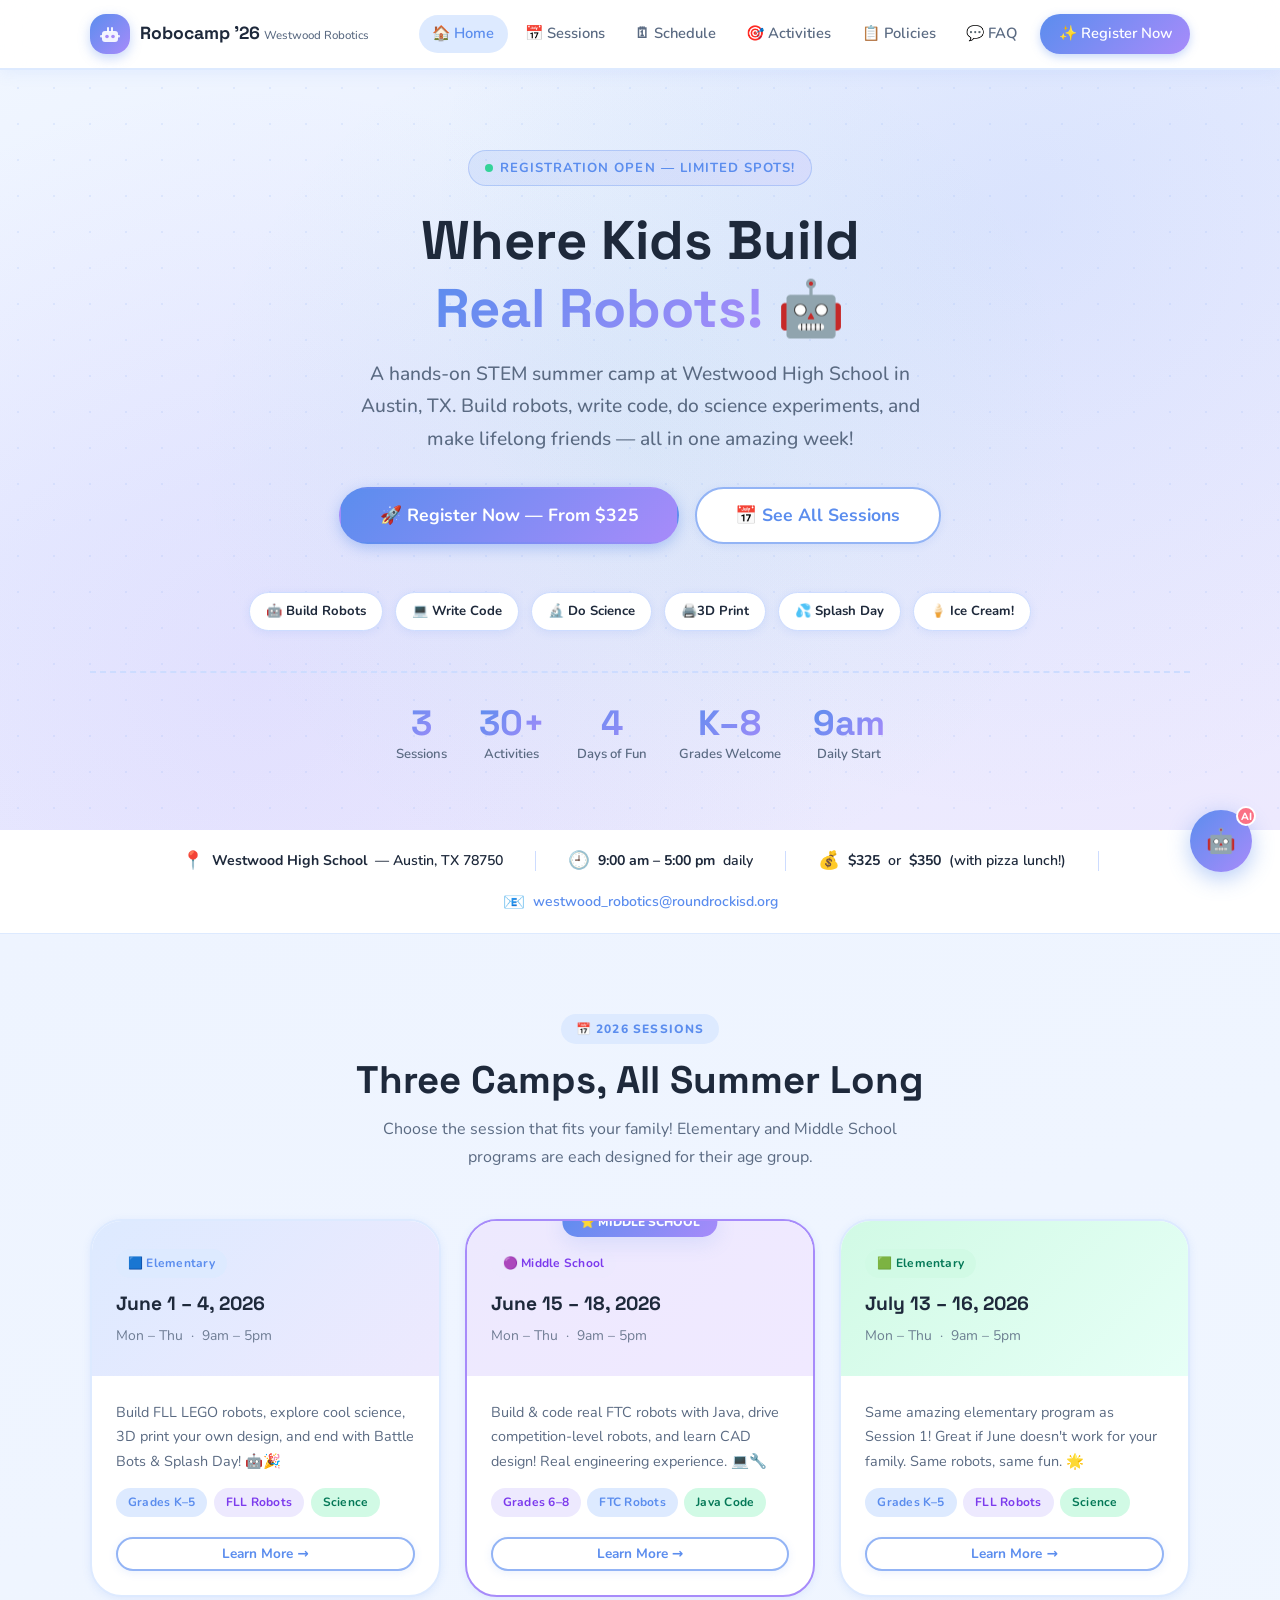
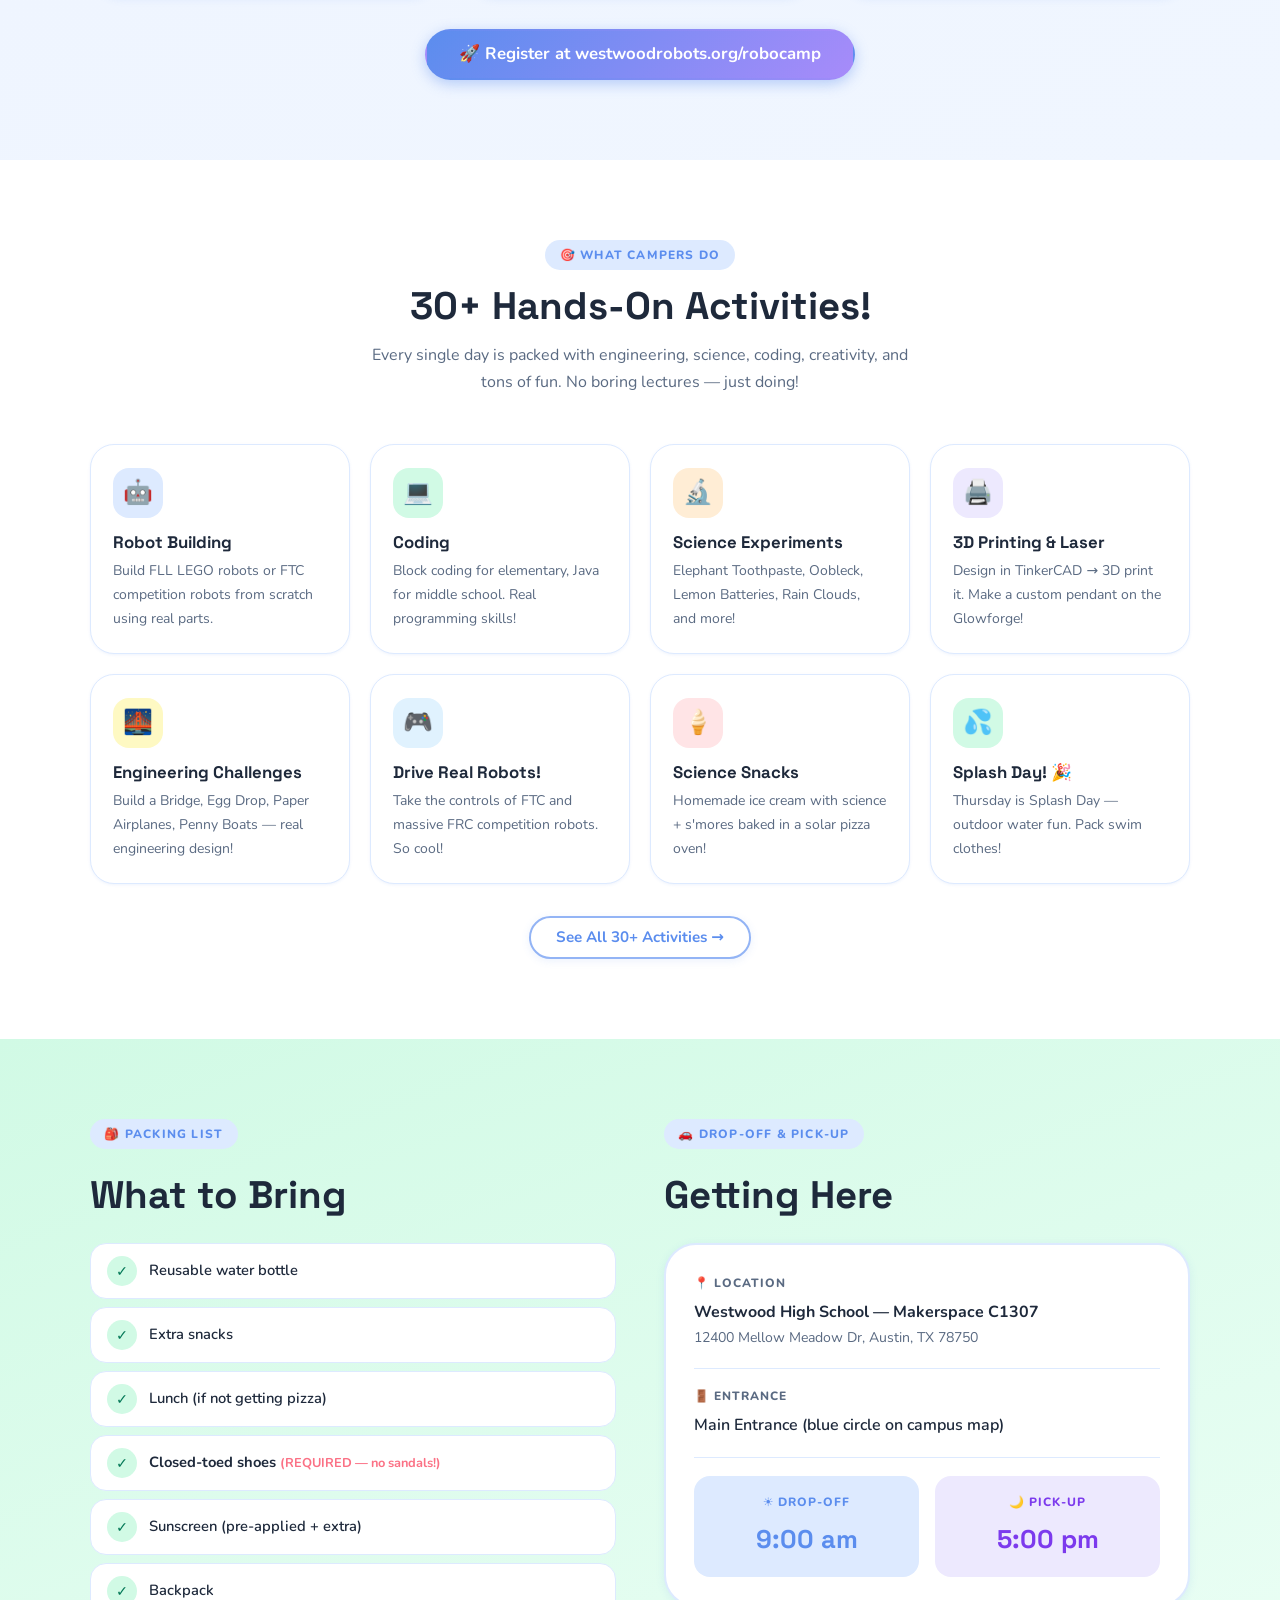
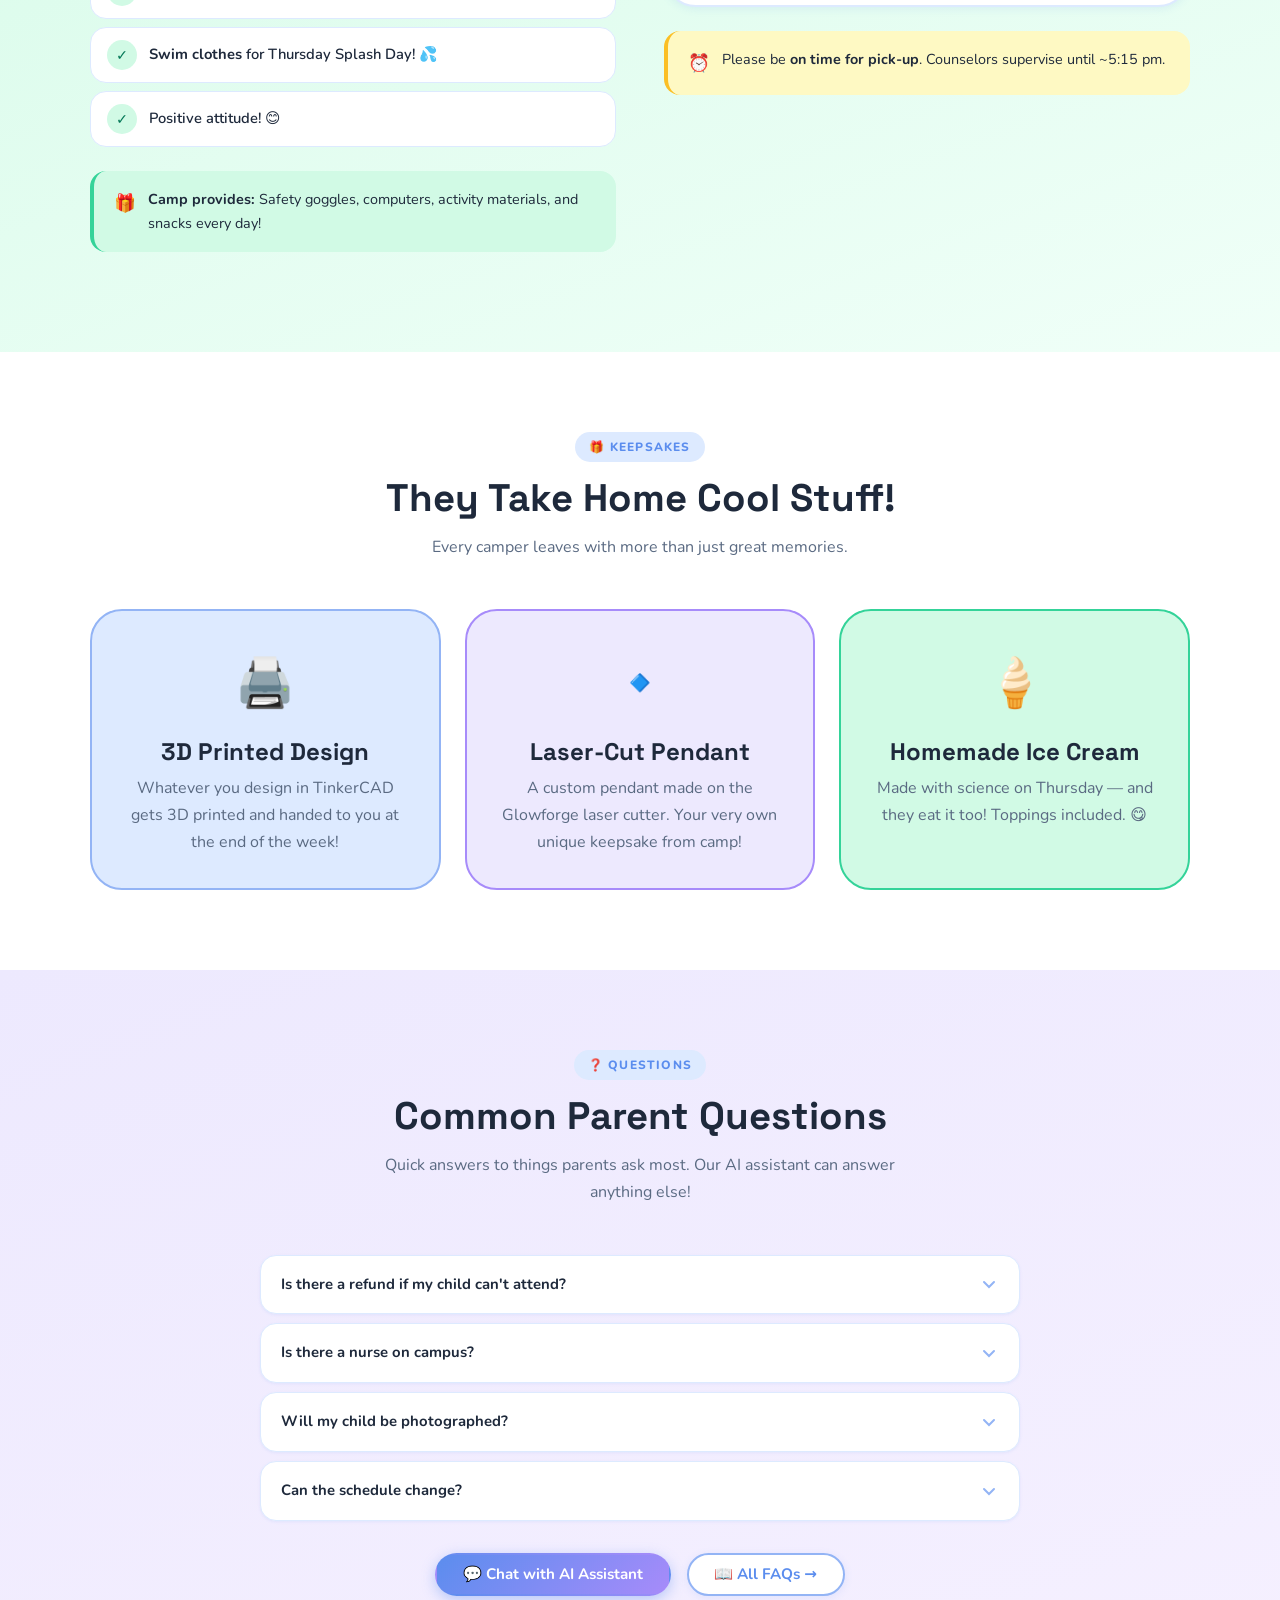
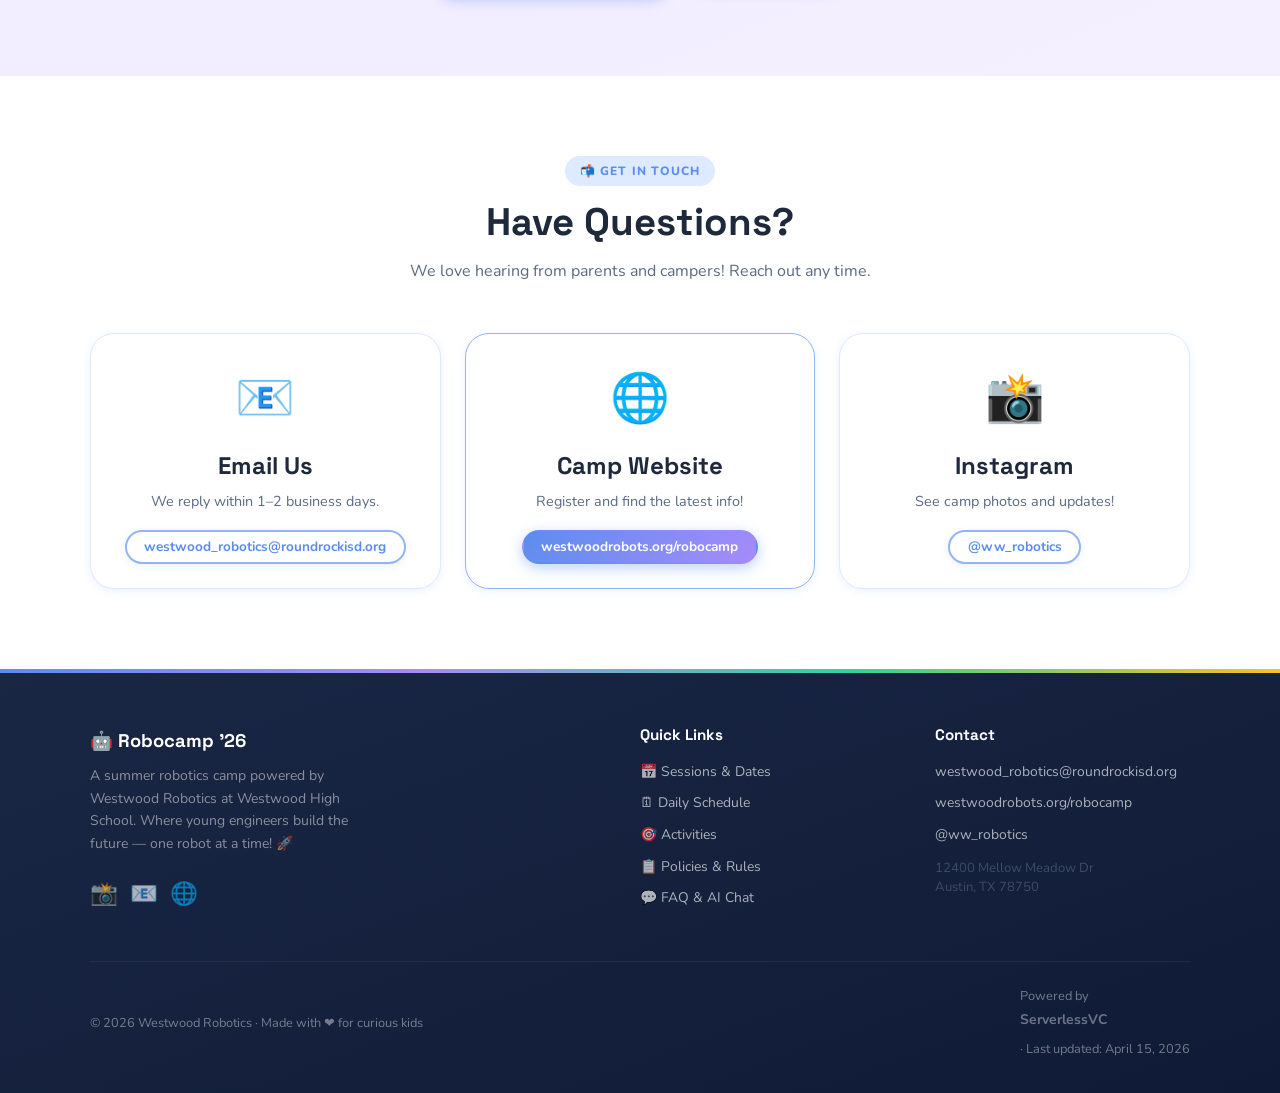
==== commit a68cfa4b: "Add "Powered by ServerlessVC" to footer on all pages Co-Authored-By: Claude Sonnet 4.6 <noreply@anth" ====
--- a/index.html
+++ b/index.html
@@ -458,7 +458,7 @@
     </div>
     <div class="footer-bottom">
       <span>© 2026 Westwood Robotics · Made with ❤️ for curious kids</span>
-      <span>Last updated: April 15, 2026</span>
+      <span>Powered by <a href="https://serverlessvc.com" target="_blank" style="color:rgba(255,255,255,.7);text-decoration:none;font-weight:700;">ServerlessVC</a> · Last updated: April 15, 2026</span>
     </div>
   </div>
 </footer>
